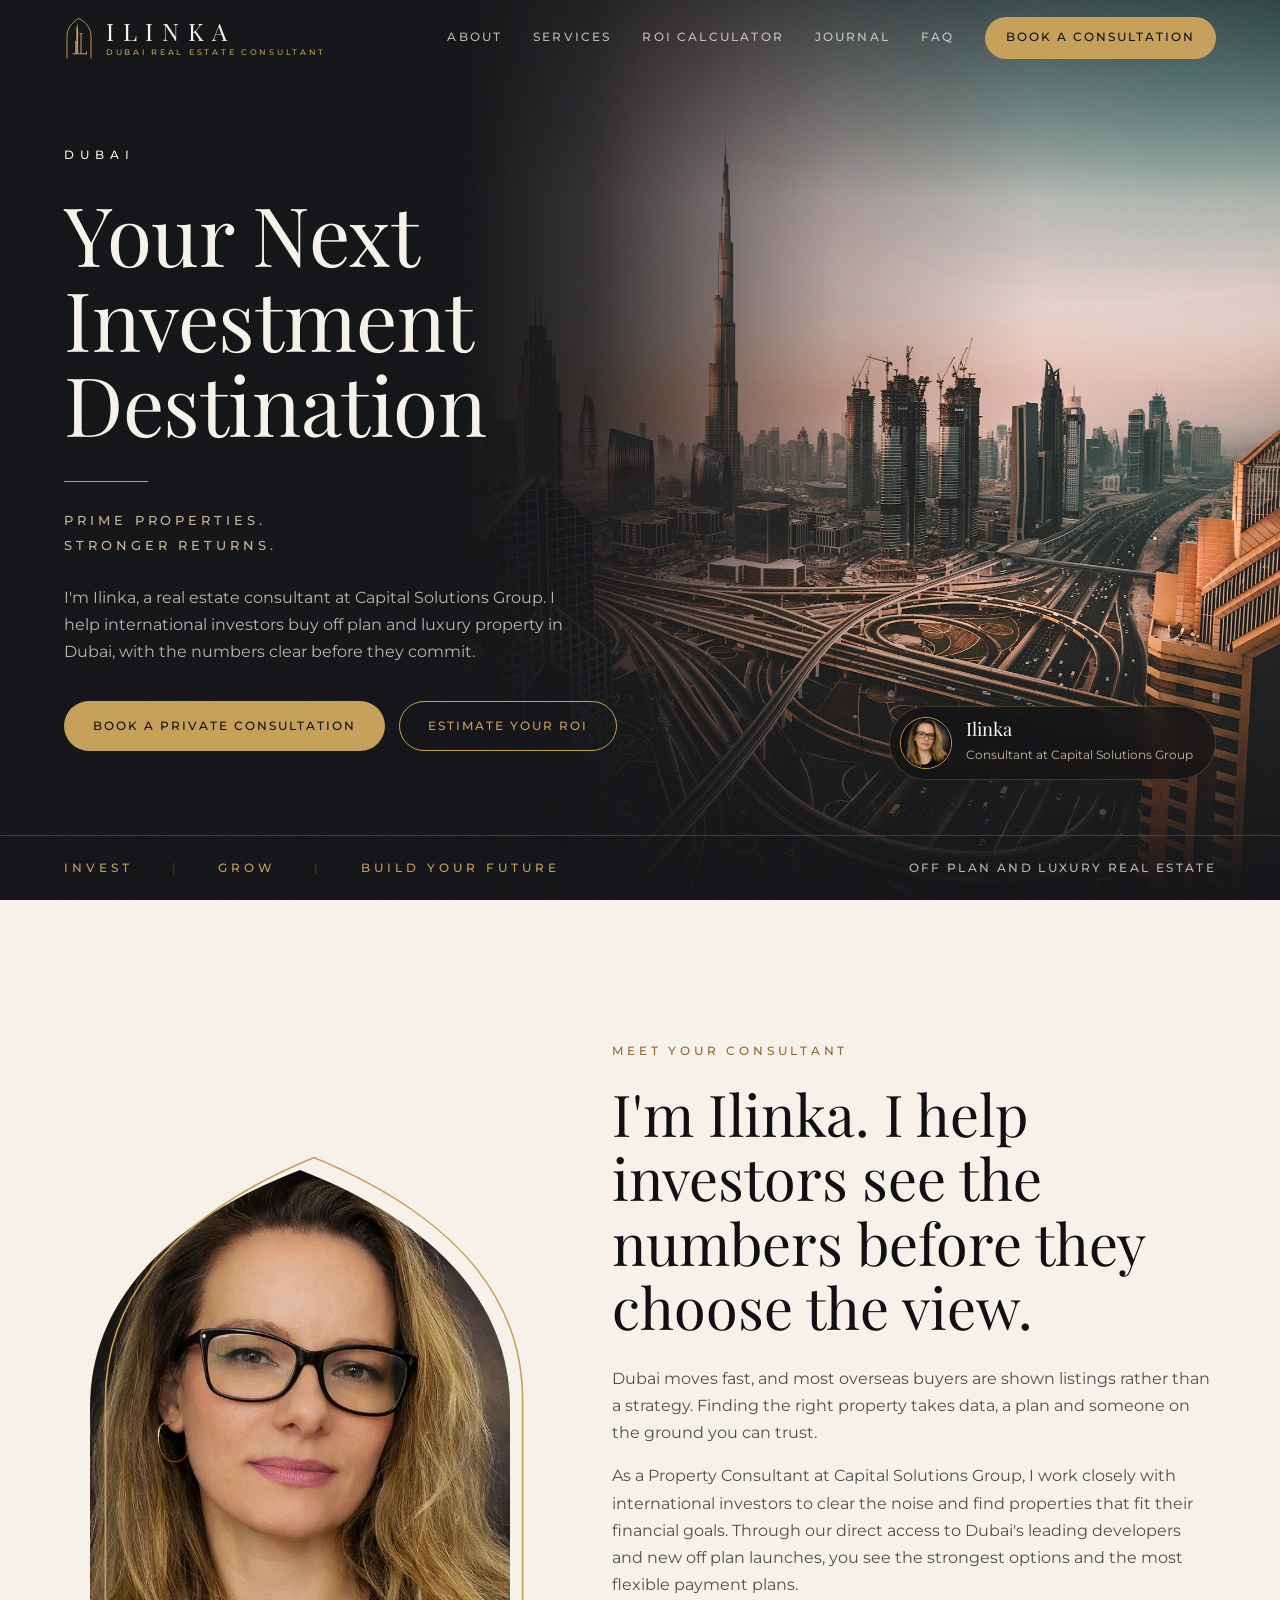
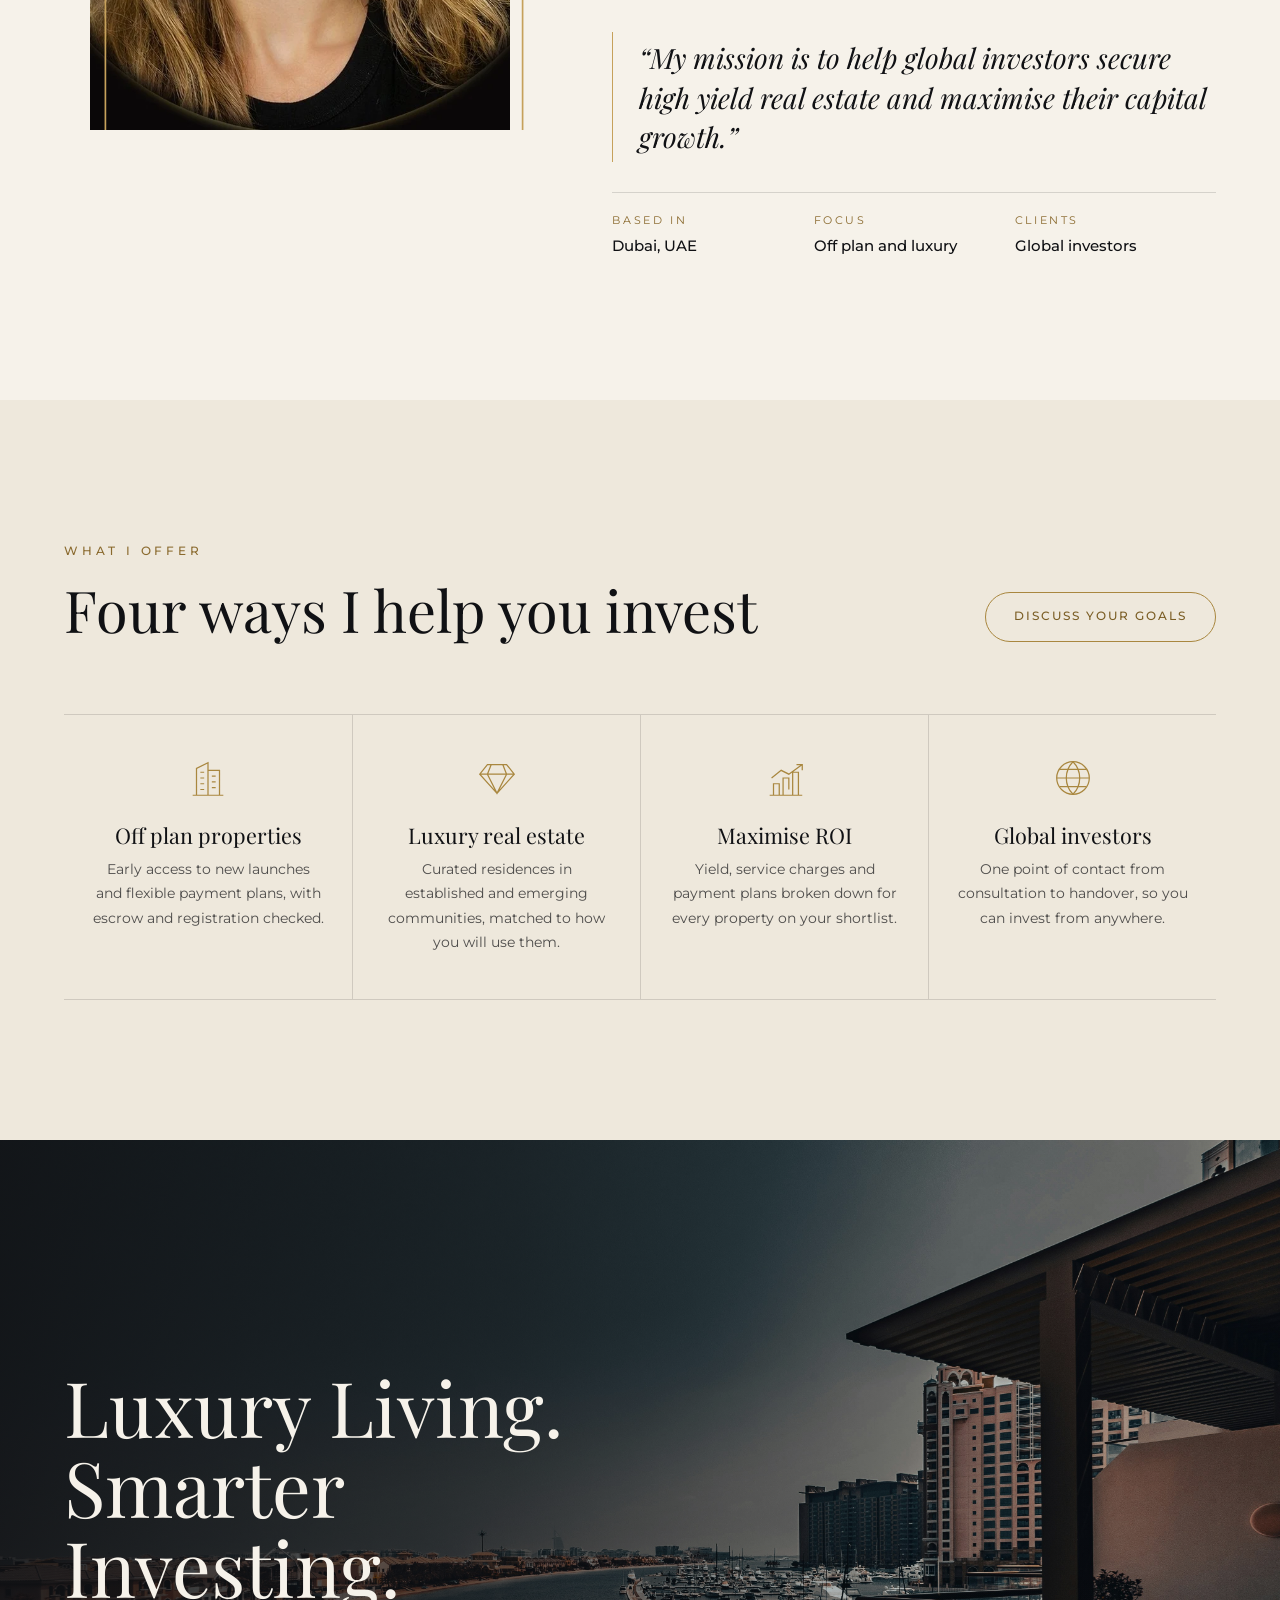
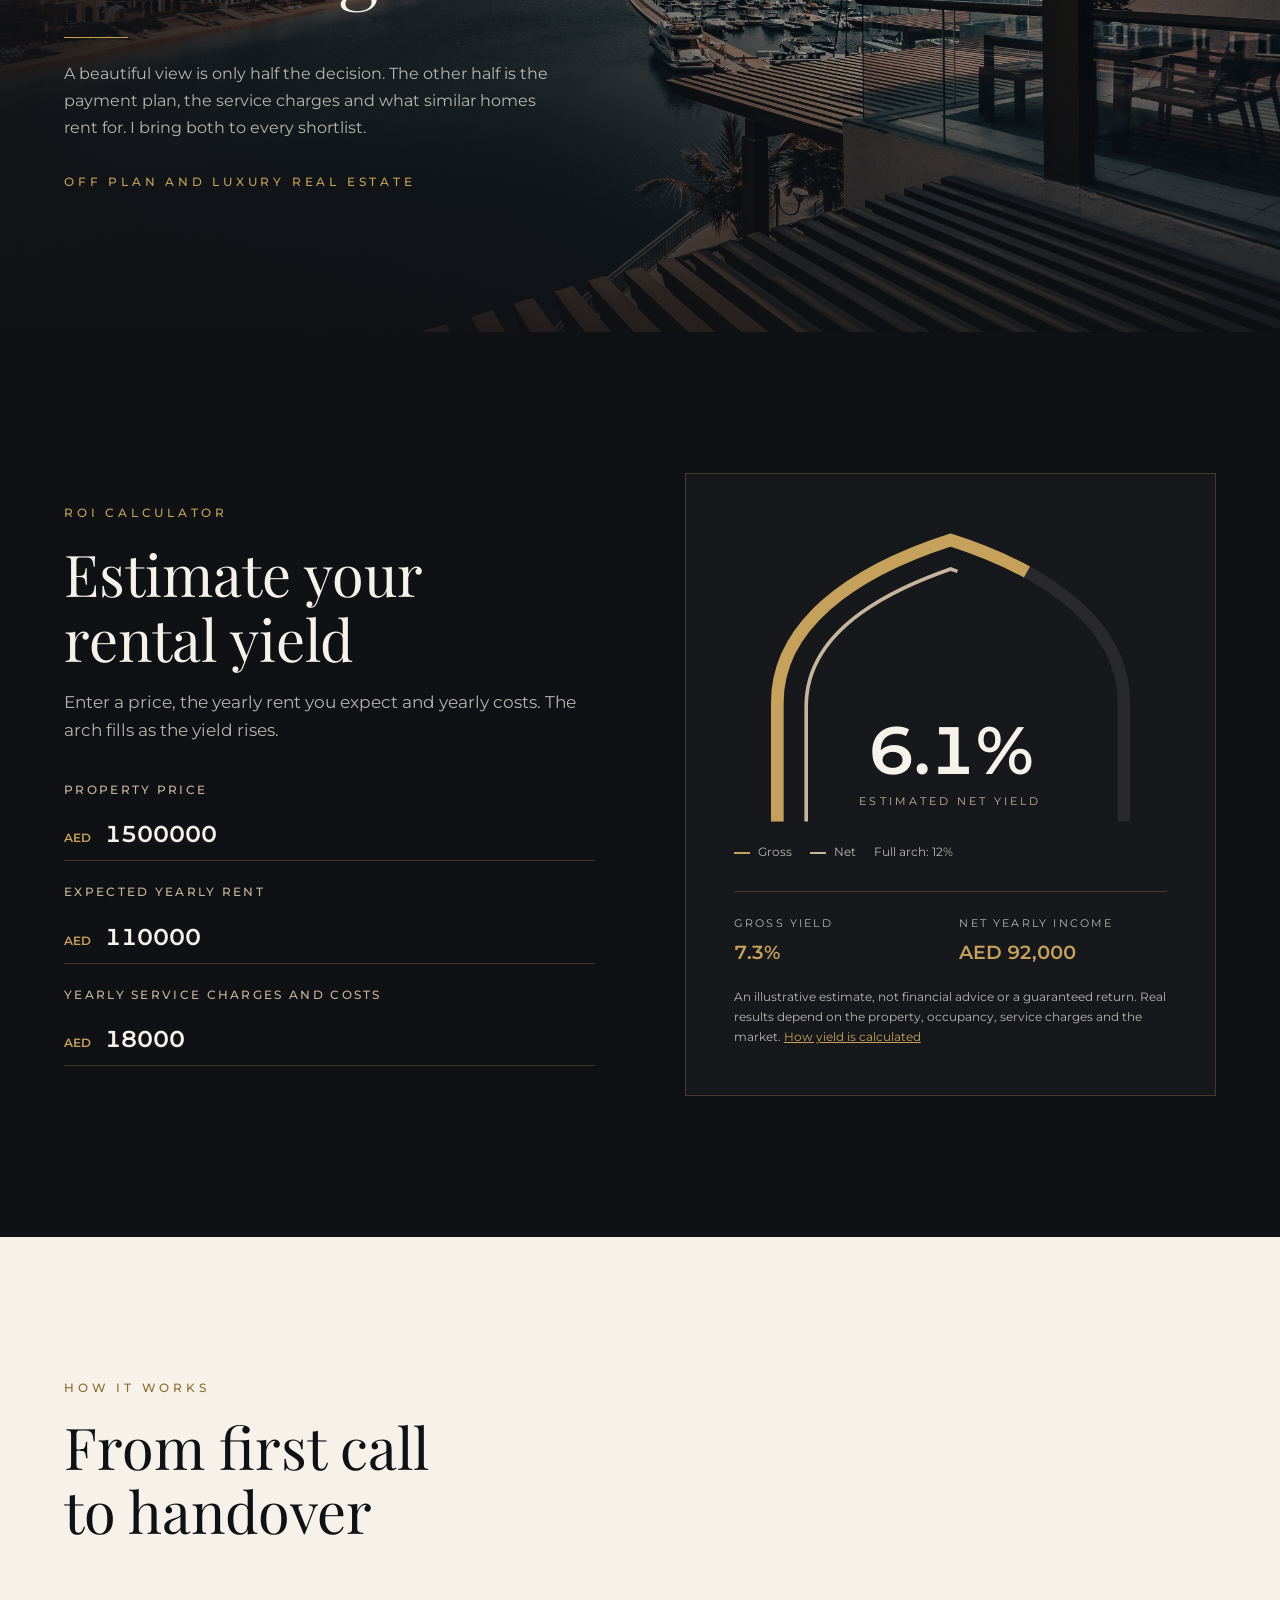
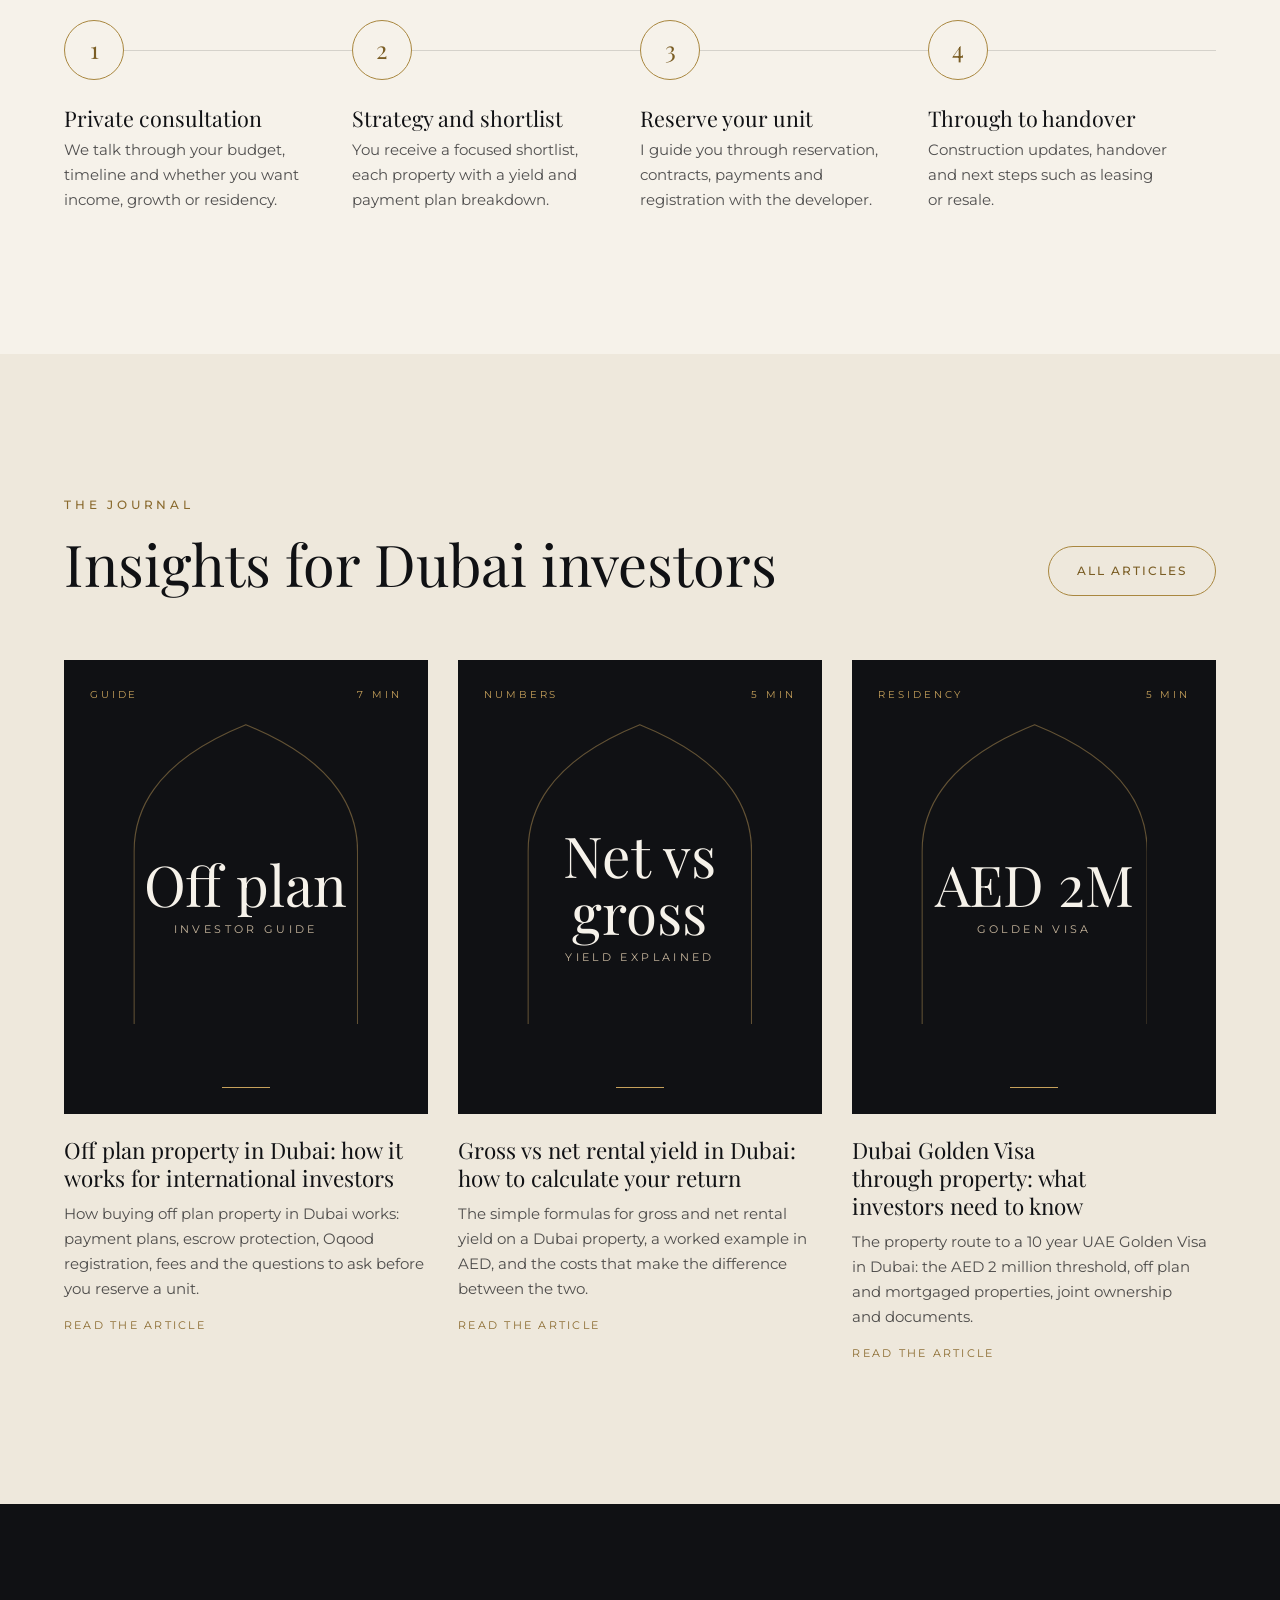
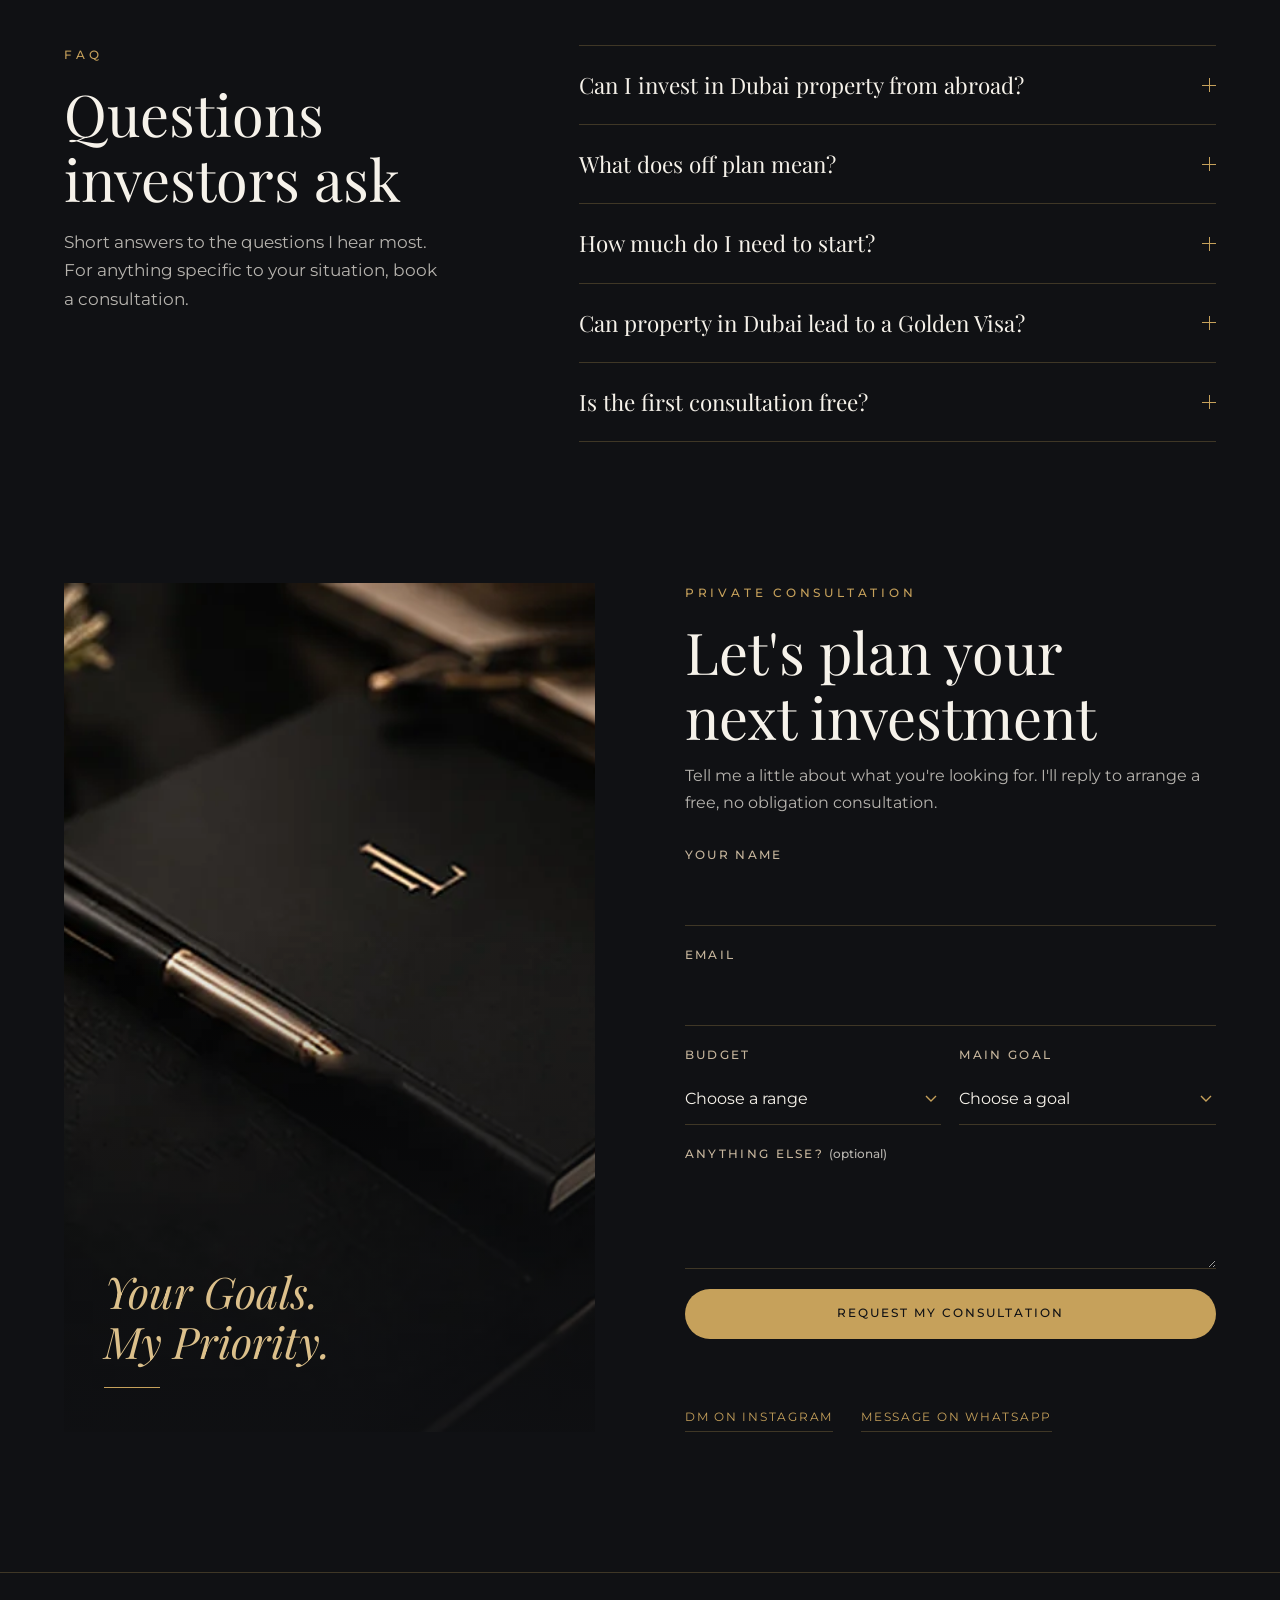
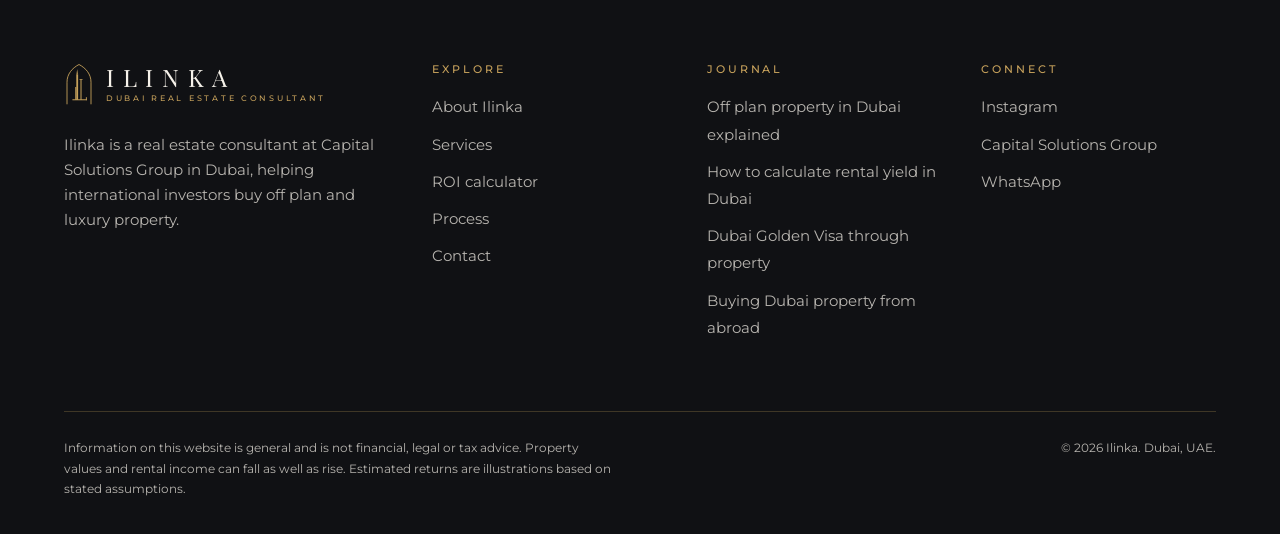
==== index.html @ d84a7c44 "Initial commit - Ilinka Real Estate Website" ====
<!DOCTYPE html>
<html lang="en">
<head>
<meta charset="UTF-8">
<meta name="viewport" content="width=device-width, initial-scale=1, viewport-fit=cover">
<title>Ilinka | Dubai Real Estate Consultant for International Investors</title>
<meta name="description" content="Ilinka is a Dubai real estate consultant at Capital Solutions Group, helping global investors buy off plan and luxury property with clear ROI breakdowns.">
<link rel="canonical" href="https://invest-with-ilinka.vercel.app/">
<meta name="robots" content="index, follow, max-image-preview:large">
<meta name="author" content="Ilinka">
<meta name="theme-color" content="#101114">
<meta property="og:type" content="website">
<meta property="og:site_name" content="Ilinka | Dubai Real Estate Consultant">
<meta property="og:title" content="Ilinka | Dubai Real Estate Consultant for International Investors">
<meta property="og:description" content="Ilinka is a Dubai real estate consultant at Capital Solutions Group, helping global investors buy off plan and luxury property with clear ROI breakdowns.">
<meta property="og:url" content="https://invest-with-ilinka.vercel.app/">
<meta property="og:image" content="/assets/img/og-image.jpg">
<meta property="og:locale" content="en_US">
<meta name="twitter:card" content="summary_large_image">
<meta name="twitter:title" content="Ilinka | Dubai Real Estate Consultant for International Investors">
<meta name="twitter:description" content="Ilinka is a Dubai real estate consultant at Capital Solutions Group, helping global investors buy off plan and luxury property with clear ROI breakdowns.">
<meta name="twitter:image" content="/assets/img/og-image.jpg">
<link rel="icon" href="assets/img/ilinka-mark.svg" type="image/svg+xml">
<link rel="apple-touch-icon" href="assets/img/ilinka-avatar.webp">
<link rel="manifest" href="site.webmanifest">
<link rel="alternate" type="text/plain" title="LLM summary" href="llms.txt">
<link rel="preload" href="assets/fonts/playfair-display-latin-400-normal.woff2" as="font" type="font/woff2" crossorigin>
<link rel="preload" href="assets/fonts/montserrat-latin-500-normal.woff2" as="font" type="font/woff2" crossorigin>
<link rel="preload" as="image" href="assets/img/og-image.jpg" media="(min-width: 921px)" fetchpriority="high">
<link rel="preload" as="image" href="assets/img/dubai-skyline-dusk-small.webp" media="(max-width: 920px)" fetchpriority="high">
<link rel="stylesheet" href="assets/css/styles.css">
<script type="application/ld+json">{"@context": "https://schema.org", "@graph": [{"@type": "WebSite", "@id": "https://invest-with-ilinka.vercel.app/#website", "url": "https://invest-with-ilinka.vercel.app/", "name": "Ilinka | Dubai Real Estate Consultant", "inLanguage": "en", "publisher": {"@id": "https://invest-with-ilinka.vercel.app/#ilinka"}}, {"@type": "Person", "@id": "https://invest-with-ilinka.vercel.app/#ilinka", "name": "Ilinka", "jobTitle": "Real Estate Consultant", "description": "Dubai real estate consultant helping international investors buy off plan and luxury property.", "image": "https://invest-with-ilinka.vercel.app/assets/img/ilinka-portrait.webp", "url": "https://invest-with-ilinka.vercel.app/", "worksFor": {"@type": "Organization", "name": "Capital Solutions Group", "sameAs": "https://www.instagram.com/capital.solutions.group/"}, "workLocation": {"@type": "Place", "name": "Dubai, United Arab Emirates"}, "knowsAbout": ["Dubai real estate", "Off plan property", "Luxury property", "Rental yield", "UAE Golden Visa", "Property investment for international buyers"], "sameAs": ["https://www.instagram.com/invest.with.ilinka/"]}, {"@type": "RealEstateAgent", "@id": "https://invest-with-ilinka.vercel.app/#agent", "name": "Ilinka, Dubai Real Estate Consultant", "url": "https://invest-with-ilinka.vercel.app/", "image": "https://invest-with-ilinka.vercel.app/assets/img/ilinka-portrait.webp", "logo": "https://invest-with-ilinka.vercel.app/assets/img/ilinka-mark.svg", "description": "Off plan and luxury real estate consultancy in Dubai for international investors, with yield breakdowns, developer access and support from consultation to handover.", "employee": {"@id": "https://invest-with-ilinka.vercel.app/#ilinka"}, "parentOrganization": {"@type": "Organization", "name": "Capital Solutions Group"}, "address": {"@type": "PostalAddress", "addressLocality": "Dubai", "addressCountry": "AE"}, "areaServed": [{"@type": "City", "name": "Dubai"}, {"@type": "Country", "name": "United Arab Emirates"}], "sameAs": ["https://www.instagram.com/invest.with.ilinka/"], "hasOfferCatalog": {"@type": "OfferCatalog", "name": "Services", "itemListElement": [{"@type": "Offer", "itemOffered": {"@type": "Service", "name": "Off plan property advisory"}}, {"@type": "Offer", "itemOffered": {"@type": "Service", "name": "Luxury property search"}}, {"@type": "Offer", "itemOffered": {"@type": "Service", "name": "Rental yield and ROI analysis"}}, {"@type": "Offer", "itemOffered": {"@type": "Service", "name": "Support for overseas investors"}}]}}, {"@type": "WebPage", "@id": "https://invest-with-ilinka.vercel.app/#webpage", "url": "https://invest-with-ilinka.vercel.app/", "name": "Ilinka | Dubai Real Estate Consultant for International Investors", "isPartOf": {"@id": "https://invest-with-ilinka.vercel.app/#website"}, "about": {"@id": "https://invest-with-ilinka.vercel.app/#agent"}, "dateModified": "2026-10-16", "speakable": {"@type": "SpeakableSpecification", "cssSelector": [".hero-intro", ".meet-copy .quote"]}}, {"@type": "FAQPage", "mainEntity": [{"@type": "Question", "name": "Can I invest in Dubai property from abroad?", "acceptedAnswer": {"@type": "Answer", "text": "Yes. Foreign buyers can purchase in Dubai's designated freehold areas without living in the UAE, and much of the process can be handled remotely."}}, {"@type": "Question", "name": "What does off plan mean?", "acceptedAnswer": {"@type": "Answer", "text": "You buy a property before or during construction and pay in stages, usually a deposit, instalments during the build and the balance at handover."}}, {"@type": "Question", "name": "How much do I need to start?", "acceptedAnswer": {"@type": "Answer", "text": "It depends on the project and its payment plan. In a private consultation we map options to your exact budget and goals."}}, {"@type": "Question", "name": "Can property in Dubai lead to a Golden Visa?", "acceptedAnswer": {"@type": "Answer", "text": "Owning property with a Dubai Land Department certified value of at least AED 2 million can make you eligible to apply for a renewable 10 year UAE Golden Visa."}}, {"@type": "Question", "name": "Is the first consultation free?", "acceptedAnswer": {"@type": "Answer", "text": "Yes. The first private consultation is free and there is no obligation."}}]}]}</script>
</head>
<body>

<a class="skip" href="#main">Skip to content</a>
<header class="header">
  <div class="header-inner">
    <a class="brand" href="index.html" aria-label="Ilinka, Dubai Real Estate Consultant, home">
      <span class="brand-mark"><svg viewBox="0 0 100 140" fill="currentColor" aria-hidden="true"><path d="M10 136V64C10 37 27 17 50 5C73 17 90 37 90 64V136" fill="none" stroke="currentColor" stroke-width="3" stroke-linecap="square"/><path d="M44 20L46.6 38H41.4Z"/><rect x="41" y="38" width="6" height="85"/><rect x="37.5" y="80" width="3.5" height="43"/><rect x="55" y="54" width="3.4" height="69"/><rect x="51.5" y="54" width="10.5" height="2.2"/><rect x="28" y="121" width="48" height="3.2"/><rect x="73" y="114" width="3" height="10.2"/></svg></span>
      <span class="brand-text"><span class="brand-name">ILINKA</span><span class="brand-sub">DUBAI REAL ESTATE CONSULTANT</span></span>
    </a>
    <nav class="nav-links" aria-label="Main"><a href="index.html#about">About</a><a href="index.html#services">Services</a><a href="index.html#yield">ROI calculator</a><a href="blog/index.html">Journal</a><a href="index.html#faq">FAQ</a><a class="btn btn-gold" href="index.html#contact">Book a consultation</a></nav>
    <button class="burger" type="button" aria-expanded="false" aria-controls="drawer" aria-label="Open menu"><span></span><span></span><span></span></button>
  </div>
</header>
<div class="drawer" id="drawer" aria-label="Menu">
  <nav class="drawer-links" aria-label="Mobile"><a href="index.html#about">About<small>Meet Ilinka</small></a><a href="index.html#services">Services<small>What I offer</small></a><a href="index.html#yield">ROI calculator<small>Estimate a yield</small></a><a href="blog/index.html">Journal<small>Insights</small></a><a href="index.html#faq">FAQ<small>Answers</small></a><a href="index.html#contact">Contact<small>Book a call</small></a></nav>
  <div class="drawer-foot">
    <a class="btn btn-gold" href="index.html#contact">Book a private consultation</a>
    <div class="drawer-social"><a href="https://www.instagram.com/invest.with.ilinka/" target="_blank" rel="noopener">Instagram</a><a href="index.html#contact" data-wa>WhatsApp</a><span>Dubai, UAE</span></div>
  </div>
</div>
<div class="actionbar" aria-label="Quick actions">
  <a class="btn btn-gold" href="index.html#contact">Book a consultation</a>
  <a class="btn btn-ghost wa" href="index.html#contact" data-wa aria-label="Message on WhatsApp"><svg viewBox="0 0 24 24" fill="currentColor" aria-hidden="true"><path d="M12 2a10 10 0 0 0-8.6 15.1L2 22l5-1.3A10 10 0 1 0 12 2Zm0 18.2a8.2 8.2 0 0 1-4.2-1.2l-.3-.2-3 .8.8-2.9-.2-.3A8.2 8.2 0 1 1 12 20.2Zm4.5-6.1c-.2-.1-1.5-.7-1.7-.8s-.4-.1-.6.1-.7.8-.8 1-.3.2-.5.1a6.7 6.7 0 0 1-3.3-2.9c-.2-.4.2-.4.7-1.3a.5.5 0 0 0 0-.4l-.8-1.8c-.2-.5-.4-.4-.6-.4h-.5a1 1 0 0 0-.7.3 3 3 0 0 0-.9 2.2 5.2 5.2 0 0 0 1.1 2.7 11.8 11.8 0 0 0 4.5 4c1.7.7 2.3.8 3.2.6a2.7 2.7 0 0 0 1.8-1.2 2.2 2.2 0 0 0 .2-1.3c-.1-.1-.3-.2-.6-.3Z"/></svg></a>
</div>
<div class="cursor is-hidden" aria-hidden="true">
  <svg class="cursor-arch" viewBox="0 0 300 400" preserveAspectRatio="none"><path d="M6 398V172C6 95 63 42 150 6C237 42 294 95 294 172V398Z"/></svg>
  <span class="cursor-dot"></span><span class="cursor-label"></span>
</div>
<main id="main">

<section class="hero" aria-labelledby="hero-title">
  <div class="hero-media">
    <picture>
      <source media="(max-width: 920px)" srcset="assets/img/dubai-skyline-dusk-small.webp">
      <img src="assets/img/og-image.jpg" alt="Dubai skyline at dusk with the Burj Khalifa" width="1029" height="941" fetchpriority="high">
    </picture>
  </div>
  <div class="hero-inner">
    <div class="hero-copy">
      <span class="label">Dubai</span>
      <h1 id="hero-title"><span>Your Next</span><span>Investment</span><span>Destination</span></h1>
      <hr class="rule">
      <p class="hero-tag">Prime properties.<br>Stronger returns.</p>
      <p class="hero-intro">I'm Ilinka, a real estate consultant at Capital Solutions Group. I help international investors buy off plan and luxury property in Dubai, with the numbers clear before they commit.</p>
      <div class="hero-actions">
        <a class="btn btn-gold" href="#contact">Book a private consultation</a>
        <a class="btn btn-ghost" href="#yield">Estimate your ROI</a>
      </div>
    </div>
  </div>
  <a class="consultant" href="#about">
    <img src="assets/img/ilinka-avatar.webp" alt="" width="52" height="52">
    <span><b>Ilinka</b><small>Consultant at Capital Solutions Group</small></span>
  </a>
  <div class="hero-strip"><ul><li>Invest</li><li>Grow</li><li>Build your future</li></ul><span>Off plan and luxury real estate</span></div>
</section>

<section class="sec light" id="about" aria-labelledby="about-title">
  <div class="wrap meet">
    <div class="meet-media">
      <div class="arch"><img src="assets/img/ilinka-portrait.webp" alt="Portrait of Ilinka, Dubai real estate consultant" width="675" height="880" loading="lazy"><svg class="arch-line" viewBox="0 0 300 400" preserveAspectRatio="none" aria-hidden="true"><path d="M1 400V170C1 91 61 37 150 1C239 37 299 91 299 170V400"/></svg></div>
    </div>
    <div class="meet-copy">
      <span class="label">Meet your consultant</span>
      <h2 class="h2" id="about-title">I'm Ilinka. I help investors see the numbers before they choose the view.</h2>
      <p>Dubai moves fast, and most overseas buyers are shown listings rather than a strategy. Finding the right property takes data, a plan and someone on the ground you can trust.</p>
      <p>As a Property Consultant at Capital Solutions Group, I work closely with international investors to clear the noise and find properties that fit their financial goals. Through our direct access to Dubai's leading developers and new off plan launches, you see the strongest options and the most flexible payment plans.</p>
      <blockquote class="quote">“My mission is to help global investors secure high yield real estate and maximise their capital growth.”</blockquote>
      <dl class="facts">
        <div><dt>Based in</dt><dd>Dubai, UAE</dd></div>
        <div><dt>Focus</dt><dd>Off plan and luxury</dd></div>
        <div><dt>Clients</dt><dd>Global investors</dd></div>
      </dl>
    </div>
  </div>
</section>

<section class="sec light-2" id="services" aria-labelledby="offer-title">
  <div class="wrap">
    <div class="offer-head">
      <div><span class="label">What I offer</span><h2 class="h2" id="offer-title">Four ways I help you invest</h2></div>
      <a class="btn btn-ghost" href="#contact">Discuss your goals</a>
    </div>
    <div class="offer-grid">
      <article class="offer-item"><svg viewBox="0 0 48 48" fill="none" stroke="currentColor" stroke-width="1.3" aria-hidden="true"><path d="M8 42h32M12 42V14l12-6v34M24 16h12v26M16 18h4M16 24h4M16 30h4M28 22h4M28 28h4M28 34h4M16 36h4"/></svg><h3>Off plan properties</h3><p>Early access to new launches and flexible payment plans, with escrow and registration checked.</p></article>
      <article class="offer-item"><svg viewBox="0 0 48 48" fill="none" stroke="currentColor" stroke-width="1.3" aria-hidden="true"><path d="M14 10h20l8 10-18 20L6 20zM6 20h36M18 10l-4 10 10 20 10-20-4-10"/></svg><h3>Luxury real estate</h3><p>Curated residences in established and emerging communities, matched to how you will use them.</p></article>
      <article class="offer-item"><svg viewBox="0 0 48 48" fill="none" stroke="currentColor" stroke-width="1.3" aria-hidden="true"><path d="M8 42h34M12 42V30h6v12M22 42V24h6v12M32 42V18h6v24M10 24l10-8 8 4 14-10M36 10h6v6"/></svg><h3>Maximise ROI</h3><p>Yield, service charges and payment plans broken down for every property on your shortlist.</p></article>
      <article class="offer-item"><svg viewBox="0 0 48 48" fill="none" stroke="currentColor" stroke-width="1.3" aria-hidden="true"><circle cx="24" cy="24" r="17"/><path d="M7 24h34M24 7c5 5 7 11 7 17s-2 12-7 17c-5-5-7-11-7-17s2-12 7-17ZM10 15h28M10 33h28"/></svg><h3>Global investors</h3><p>One point of contact from consultation to handover, so you can invest from anywhere.</p></article>
    </div>
  </div>
</section>

<section class="band" aria-labelledby="band-title">
  <div class="band-media"><img src="assets/img/dubai-terrace-view.jpg" alt="Luxury terrace overlooking the Dubai skyline and water" width="943" height="852" loading="lazy"></div>
  <div class="wrap">
    <div class="band-copy">
      <h2 id="band-title"><span>Luxury Living.</span><span>Smarter Investing.</span></h2>
      <hr class="rule">
      <p>A beautiful view is only half the decision. The other half is the payment plan, the service charges and what similar homes rent for. I bring both to every shortlist.</p>
      <span class="label">Off plan and luxury real estate</span>
    </div>
  </div>
</section>

<section class="sec" id="yield" aria-labelledby="yield-title">
  <div class="wrap calc" id="calc">
    <div class="calc-copy">
      <span class="label">ROI calculator</span>
      <h2 class="h2" id="yield-title">Estimate your rental yield</h2>
      <p class="lead">Enter a price, the yearly rent you expect and yearly costs. The arch fills as the yield rises.</p>
      <div class="calc-fields">
        <div class="field"><label for="price">Property price</label><div class="money"><span>AED</span><input id="price" type="number" inputmode="numeric" min="0" step="10000" value="1500000"></div></div>
        <div class="field"><label for="rent">Expected yearly rent</label><div class="money"><span>AED</span><input id="rent" type="number" inputmode="numeric" min="0" step="1000" value="110000"></div></div>
        <div class="field"><label for="costs">Yearly service charges and costs</label><div class="money"><span>AED</span><input id="costs" type="number" inputmode="numeric" min="0" step="1000" value="18000"></div></div>
      </div>
    </div>
    <div class="dial" aria-live="polite">
      <div class="dial-face">
        <svg viewBox="0 0 240 170" aria-hidden="true">
          <path class="d-track" d="M24 166V100C24 58 64 28 120 10C176 28 216 58 216 100V166"/>
          <path class="d-gross" id="dGross" pathLength="100" d="M24 166V100C24 58 64 28 120 10C176 28 216 58 216 100V166"/>
          <path class="d-net" id="dNet" pathLength="100" d="M40 166V102C40 66 74 42 120 26C166 42 200 66 200 102V166"/>
        </svg>
        <div class="dial-read"><span class="num" id="netYield">6.1%</span><small>Estimated net yield</small></div>
      </div>
      <div class="legend"><span><i style="background:#C6A15B"></i>Gross</span><span><i style="background:#C7B69D"></i>Net</span><span>Full arch: 12%</span></div>
      <dl>
        <div><dt>Gross yield</dt><dd class="num" id="grossYield">7.3%</dd></div>
        <div><dt>Net yearly income</dt><dd class="num" id="netIncome">AED 92,000</dd></div>
      </dl>
      <p class="fine">An illustrative estimate, not financial advice or a guaranteed return. Real results depend on the property, occupancy, service charges and the market. <a href="blog/dubai-rental-yield-calculation.html" style="color:#C6A15B">How yield is calculated</a></p>
    </div>
  </div>
</section>

<section class="sec light" id="process" aria-labelledby="process-title">
  <div class="wrap">
    <div class="process-head"><span class="label">How it works</span><h2 class="h2" id="process-title">From first call to handover</h2></div>
    <ol class="steps">
      <li class="step"><span class="step-n">1</span><h3>Private consultation</h3><p>We talk through your budget, timeline and whether you want income, growth or residency.</p></li>
      <li class="step"><span class="step-n">2</span><h3>Strategy and shortlist</h3><p>You receive a focused shortlist, each property with a yield and payment plan breakdown.</p></li>
      <li class="step"><span class="step-n">3</span><h3>Reserve your unit</h3><p>I guide you through reservation, contracts, payments and registration with the developer.</p></li>
      <li class="step"><span class="step-n">4</span><h3>Through to handover</h3><p>Construction updates, handover and next steps such as leasing or resale.</p></li>
    </ol>
  </div>
</section>

<section class="sec light-2" id="journal" aria-labelledby="journal-title">
  <div class="wrap">
    <div class="journal-head"><div><span class="label">The journal</span><h2 class="h2" id="journal-title">Insights for Dubai investors</h2></div><a class="btn btn-ghost" href="blog/index.html">All articles</a></div>
    <div class="cards"><a class="card" href="blog/off-plan-property-dubai-guide.html" data-cursor="Read">
  <div class="cover"><div class="cover-top"><span>Guide</span><span>7 min</span></div>
  <p class="cover-big" aria-hidden="true">Off plan<small>Investor guide</small></p><span class="cover-foot"></span></div>
  <div class="card-body"><h3>Off plan property in Dubai: how it works for international investors</h3><p>How buying off plan property in Dubai works: payment plans, escrow protection, Oqood registration, fees and the questions to ask before you reserve a unit.</p><span class="card-meta">Read the article</span></div>
</a><a class="card" href="blog/dubai-rental-yield-calculation.html" data-cursor="Read">
  <div class="cover"><div class="cover-top"><span>Numbers</span><span>5 min</span></div>
  <p class="cover-big" aria-hidden="true">Net vs<br>gross<small>Yield explained</small></p><span class="cover-foot"></span></div>
  <div class="card-body"><h3>Gross vs net rental yield in Dubai: how to calculate your return</h3><p>The simple formulas for gross and net rental yield on a Dubai property, a worked example in AED, and the costs that make the difference between the two.</p><span class="card-meta">Read the article</span></div>
</a><a class="card" href="blog/dubai-golden-visa-property.html" data-cursor="Read">
  <div class="cover"><div class="cover-top"><span>Residency</span><span>5 min</span></div>
  <p class="cover-big" aria-hidden="true">AED 2M<small>Golden Visa</small></p><span class="cover-foot"></span></div>
  <div class="card-body"><h3>Dubai Golden Visa through property: what investors need to know</h3><p>The property route to a 10 year UAE Golden Visa in Dubai: the AED 2 million threshold, off plan and mortgaged properties, joint ownership and documents.</p><span class="card-meta">Read the article</span></div>
</a></div>
  </div>
</section>

<section class="sec" id="faq" aria-labelledby="faq-title">
  <div class="wrap faq-grid">
    <div><span class="label">FAQ</span><h2 class="h2" id="faq-title">Questions investors ask</h2><p class="lead" style="margin-top:18px">Short answers to the questions I hear most. For anything specific to your situation, book a consultation.</p></div>
    <div class="faq-list"><details><summary>Can I invest in Dubai property from abroad?</summary><p>Yes. Foreign buyers can purchase in Dubai's designated freehold areas without living in the UAE, and much of the process can be handled remotely.</p></details><details><summary>What does off plan mean?</summary><p>You buy a property before or during construction and pay in stages, usually a deposit, instalments during the build and the balance at handover.</p></details><details><summary>How much do I need to start?</summary><p>It depends on the project and its payment plan. In a private consultation we map options to your exact budget and goals.</p></details><details><summary>Can property in Dubai lead to a Golden Visa?</summary><p>Owning property with a Dubai Land Department certified value of at least AED 2 million can make you eligible to apply for a renewable 10 year UAE Golden Visa.</p></details><details><summary>Is the first consultation free?</summary><p>Yes. The first private consultation is free and there is no obligation.</p></details></div>
  </div>
</section>

<section class="sec" id="contact" aria-labelledby="contact-title" style="padding-top:0">
  <div class="wrap contact">
    <div class="contact-visual"><img src="assets/img/consultation-notebook.webp" alt="Black notebook with the Ilinka monogram and a gold pen" width="668" height="624" loading="lazy"><p>Your Goals.<br>My Priority.</p></div>
    <div class="contact-form">
      <span class="label">Private consultation</span>
      <h2 class="h2" id="contact-title">Let's plan your next investment</h2>
      <p>Tell me a little about what you're looking for. I'll reply to arrange a free, no obligation consultation.</p>
      <form class="form" id="consultForm">
        <div class="field"><label for="fName">Your name</label><input id="fName" name="name" autocomplete="name" required></div>
        <div class="field"><label for="fEmail">Email</label><input id="fEmail" name="email" type="email" autocomplete="email" required></div>
        <div class="row">
          <div class="field"><label for="fBudget">Budget</label><select id="fBudget" name="budget" required><option value="">Choose a range</option><option>Under AED 1M</option><option>AED 1M to 2M</option><option>AED 2M to 5M</option><option>Above AED 5M</option></select></div>
          <div class="field"><label for="fGoal">Main goal</label><select id="fGoal" name="goal" required><option value="">Choose a goal</option><option>Rental income</option><option>Capital growth</option><option>Golden Visa</option><option>A home for me</option></select></div>
        </div>
        <div class="field"><label for="fMsg">Anything else? <span class="opt">(optional)</span></label><textarea id="fMsg" name="message" rows="3"></textarea></div>
        <button class="btn btn-gold" type="submit">Request my consultation</button>
        <p class="form-note" id="formNote" role="status"></p>
      </form>
      <div class="contact-alt"><a href="https://www.instagram.com/invest.with.ilinka/" target="_blank" rel="noopener">DM on Instagram</a><a href="#contact" data-wa>Message on WhatsApp</a></div>
    </div>
  </div>
</section>
</main>

<footer class="footer">
  <div class="wrap">
    <div class="footer-top">
      <div>
        <a class="brand" href="index.html" aria-label="Ilinka, home"><span class="brand-mark"><svg viewBox="0 0 100 140" fill="currentColor" aria-hidden="true"><path d="M10 136V64C10 37 27 17 50 5C73 17 90 37 90 64V136" fill="none" stroke="currentColor" stroke-width="3" stroke-linecap="square"/><path d="M44 20L46.6 38H41.4Z"/><rect x="41" y="38" width="6" height="85"/><rect x="37.5" y="80" width="3.5" height="43"/><rect x="55" y="54" width="3.4" height="69"/><rect x="51.5" y="54" width="10.5" height="2.2"/><rect x="28" y="121" width="48" height="3.2"/><rect x="73" y="114" width="3" height="10.2"/></svg></span><span class="brand-text"><span class="brand-name">ILINKA</span><span class="brand-sub">DUBAI REAL ESTATE CONSULTANT</span></span></a>
        <p class="footer-about">Ilinka is a real estate consultant at Capital Solutions Group in Dubai, helping international investors buy off plan and luxury property.</p>
      </div>
      <div><h3>Explore</h3><ul><li><a href="index.html#about">About Ilinka</a></li><li><a href="index.html#services">Services</a></li><li><a href="index.html#yield">ROI calculator</a></li><li><a href="index.html#process">Process</a></li><li><a href="index.html#contact">Contact</a></li></ul></div>
      <div><h3>Journal</h3><ul><li><a href="blog/off-plan-property-dubai-guide.html">Off plan property in Dubai explained</a></li><li><a href="blog/dubai-rental-yield-calculation.html">How to calculate rental yield in Dubai</a></li><li><a href="blog/dubai-golden-visa-property.html">Dubai Golden Visa through property</a></li><li><a href="blog/buy-dubai-property-from-abroad.html">Buying Dubai property from abroad</a></li></ul></div>
      <div><h3>Connect</h3><ul><li><a href="https://www.instagram.com/invest.with.ilinka/" target="_blank" rel="noopener">Instagram</a></li><li><a href="https://www.instagram.com/capital.solutions.group/" target="_blank" rel="noopener">Capital Solutions Group</a></li><li><a href="index.html#contact" data-wa>WhatsApp</a></li></ul></div>
    </div>
    <div class="footer-base">
      <p>Information on this website is general and is not financial, legal or tax advice. Property values and rental income can fall as well as rise. Estimated returns are illustrations based on stated assumptions.</p>
      <p>© <span id="year">2026</span> Ilinka. Dubai, UAE.</p>
    </div>
  </div>
</footer>
<script src="assets/js/main.js" defer></script>
</body>
</html>
---- assets/css/styles.css ----
/* ==========================================================
   Ilinka | Dubai Real Estate Consultant
   Brand: Midnight Charcoal, Champagne Gold, Warm Sand, Ivory
   ========================================================== */

@font-face { font-family: "Playfair Display"; font-weight: 400; font-display: swap; src: url("../fonts/playfair-display-latin-400-normal.woff2") format("woff2"); }
@font-face { font-family: "Playfair Display"; font-weight: 500; font-display: swap; src: url("../fonts/playfair-display-latin-500-normal.woff2") format("woff2"); }
@font-face { font-family: "Playfair Display"; font-weight: 400; font-style: italic; font-display: swap; src: url("../fonts/playfair-display-latin-400-italic.woff2") format("woff2"); }
@font-face { font-family: "Montserrat"; font-weight: 400; font-display: swap; src: url("../fonts/montserrat-latin-400-normal.woff2") format("woff2"); }
@font-face { font-family: "Montserrat"; font-weight: 500; font-display: swap; src: url("../fonts/montserrat-latin-500-normal.woff2") format("woff2"); }
@font-face { font-family: "Montserrat"; font-weight: 600; font-display: swap; src: url("../fonts/montserrat-latin-600-normal.woff2") format("woff2"); }

:root {
  --charcoal: #101114;
  --charcoal-2: #17181C;
  --charcoal-3: #202127;
  --gold: #C6A15B;
  --gold-soft: #DCC08B;
  --sand: #C7B69D;
  --ivory: #F6F2EA;
  --ivory-2: #EEE8DC;
  --navy: #23345A;

  --on-dark: #F6F2EA;
  --on-dark-muted: rgba(246, 242, 234, .72);
  --on-light: #101114;
  --on-light-muted: rgba(16, 17, 20, .72);
  --hair-dark: rgba(198, 161, 91, .26);
  --hair-light: rgba(16, 17, 20, .14);

  --serif: "Playfair Display", "Times New Roman", serif;
  --sans: "Montserrat", "Helvetica Neue", Arial, sans-serif;

  --gutter: clamp(18px, 5vw, 80px);
  --max: 1240px;
  --sec: clamp(84px, 11vw, 156px);
  --nav-h: 76px;
  --ease: cubic-bezier(.22, .61, .36, 1);
}

*, *::before, *::after { box-sizing: border-box; }
* { margin: 0; }
html { scroll-behavior: smooth; scroll-padding-top: calc(var(--nav-h) + 12px); -webkit-text-size-adjust: 100%; }
body { background: var(--charcoal); color: var(--on-dark); font-family: var(--sans); font-size: 1rem; line-height: 1.7; -webkit-font-smoothing: antialiased; overflow-x: clip; }
img, svg { display: block; max-width: 100%; }
a { color: inherit; }
ul, ol { padding: 0; list-style: none; }
h1, h2, h3 { font-family: var(--serif); font-weight: 400; line-height: 1.12; text-wrap: balance; }
h3 { font-size: 1.35rem; }
p { text-wrap: pretty; }
strong { font-weight: 600; }
::selection { background: var(--gold); color: var(--charcoal); }
:focus-visible { outline: 2px solid var(--gold); outline-offset: 3px; }
.sr { position: absolute; width: 1px; height: 1px; overflow: hidden; clip-path: inset(50%); white-space: nowrap; }
.skip { position: absolute; left: 16px; top: -80px; z-index: 300; padding: 12px 18px; background: var(--gold); color: var(--charcoal); font-weight: 600; text-decoration: none; }
.skip:focus { top: 12px; }

.wrap { width: 100%; max-width: var(--max); margin-inline: auto; }
.sec { padding: var(--sec) var(--gutter); }
.light { background: var(--ivory); color: var(--on-light); }
.light-2 { background: var(--ivory-2); color: var(--on-light); }
.label { font-size: .74rem; font-weight: 500; letter-spacing: .32em; text-transform: uppercase; color: var(--gold); }
.light .label, .light-2 .label { color: #8A6A2E; }
.rule { width: 64px; height: 1px; background: var(--gold); border: 0; }
.h2 { font-size: clamp(2.2rem, 4.6vw, 3.6rem); }
.lead { font-size: clamp(1.02rem, 1.3vw, 1.15rem); color: var(--on-dark-muted); max-width: 58ch; }
.light .lead, .light-2 .lead { color: var(--on-light-muted); }
.num { font-family: var(--sans); font-weight: 600; font-variant-numeric: tabular-nums lining-nums; letter-spacing: -.01em; }

/* Buttons */
.btn { display: inline-flex; align-items: center; justify-content: center; gap: 10px; min-height: 50px; padding: 0 28px; font: 500 .78rem/1 var(--sans); letter-spacing: .16em; text-transform: uppercase; text-decoration: none; border: 1px solid transparent; border-radius: 999px; cursor: pointer; transition: background-color .3s var(--ease), color .3s var(--ease), border-color .3s var(--ease); }
.btn-gold { background: var(--gold); color: var(--charcoal); }
.btn-gold:hover { background: var(--gold-soft); }
.btn-ghost { border-color: var(--gold); color: var(--gold); }
.btn-ghost:hover { background: var(--gold); color: var(--charcoal); }
.light .btn-ghost, .light-2 .btn-ghost { color: #7A5D24; border-color: #A9873F; }
.light .btn-ghost:hover { color: var(--charcoal); background: var(--gold); border-color: var(--gold); }
.btn svg { width: 16px; height: 16px; }

/* ==================== Brand lockup ==================== */
.brand { display: inline-flex; align-items: center; gap: 12px; text-decoration: none; color: var(--gold); }
.brand-mark { width: 30px; height: 42px; flex-shrink: 0; }
.brand-text { display: grid; gap: 5px; line-height: 1; }
.brand-name { font-family: var(--serif); font-size: 1.5rem; letter-spacing: .36em; margin-right: -.36em; color: var(--ivory); }
.brand-sub { font-size: .5rem; font-weight: 500; letter-spacing: .34em; color: var(--gold); }

/* ==================== Header / nav ==================== */
.header { position: fixed; inset: 0 0 auto; z-index: 120; height: var(--nav-h); display: flex; align-items: center; padding: 0 var(--gutter); transition: background-color .4s var(--ease), border-color .4s var(--ease), height .4s var(--ease); border-bottom: 1px solid transparent; }
.header.is-solid { background: rgba(16, 17, 20, .94); border-bottom-color: var(--hair-dark); height: 66px; }
.header-inner { width: 100%; max-width: var(--max); margin-inline: auto; display: flex; align-items: center; justify-content: space-between; gap: 24px; }
.nav-links { display: flex; align-items: center; gap: clamp(20px, 2.4vw, 38px); }
.nav-links a:not(.btn) { position: relative; font-size: .76rem; font-weight: 500; letter-spacing: .18em; text-transform: uppercase; text-decoration: none; color: var(--on-dark-muted); padding: 8px 0; transition: color .3s; }
.nav-links a:not(.btn)::after { content: ""; position: absolute; left: 0; right: 0; bottom: 2px; height: 1px; background: var(--gold); scale: 0 1; transform-origin: right; transition: scale .4s var(--ease); }
.nav-links a:not(.btn):hover, .nav-links a[aria-current="page"] { color: var(--ivory); }
.nav-links a:not(.btn):hover::after, .nav-links a[aria-current="page"]::after { scale: 1 1; transform-origin: left; }
.nav-links .btn { min-height: 42px; padding: 0 20px; }

.burger { display: none; position: relative; z-index: 2; width: 48px; height: 48px; border: 1px solid var(--hair-dark); border-radius: 50%; background: transparent; cursor: pointer; }
.burger span { position: absolute; left: 14px; right: 14px; height: 1px; background: var(--ivory); transition: translate .4s var(--ease), rotate .4s var(--ease), opacity .3s; }
.burger span:nth-child(1) { top: 19px; }
.burger span:nth-child(2) { top: 24px; right: 20px; }
.burger span:nth-child(3) { top: 29px; }
.burger[aria-expanded="true"] span:nth-child(1) { translate: 0 5px; rotate: 45deg; }
.burger[aria-expanded="true"] span:nth-child(2) { opacity: 0; }
.burger[aria-expanded="true"] span:nth-child(3) { translate: 0 -5px; rotate: -45deg; }

/* Mobile drawer */
.drawer { position: fixed; inset: 0; z-index: 110; background: var(--charcoal); display: grid; grid-template-rows: 1fr auto; padding: calc(var(--nav-h) + 28px) var(--gutter) 32px; visibility: hidden; clip-path: circle(0% at calc(100% - 46px) 38px); transition: clip-path .7s var(--ease), visibility 0s linear .7s; overflow-y: auto; }
.drawer.is-open { visibility: visible; clip-path: circle(150% at calc(100% - 46px) 38px); transition: clip-path .7s var(--ease), visibility 0s; }
.drawer::before { content: ""; position: absolute; right: -60px; bottom: -40px; width: 300px; height: 420px; background: url("../img/ilinka-mark.svg") center / contain no-repeat; opacity: .06; pointer-events: none; }
.drawer-links { display: grid; align-content: center; gap: 4px; }
.drawer-links a { display: flex; align-items: baseline; justify-content: space-between; padding: 12px 0; border-bottom: 1px solid var(--hair-dark); font-family: var(--serif); font-size: clamp(1.9rem, 8vw, 2.6rem); line-height: 1.15; text-decoration: none; color: var(--ivory); opacity: 0; translate: 0 18px; transition: opacity .5s var(--ease), translate .5s var(--ease), color .3s; }
.drawer-links a small { font-family: var(--sans); font-size: .62rem; letter-spacing: .26em; text-transform: uppercase; color: var(--gold); }
.drawer-links a:hover, .drawer-links a[aria-current="page"] { color: var(--gold); }
.drawer.is-open .drawer-links a { opacity: 1; translate: 0 0; }
.drawer.is-open .drawer-links a:nth-child(1) { transition-delay: .18s; }
.drawer.is-open .drawer-links a:nth-child(2) { transition-delay: .23s; }
.drawer.is-open .drawer-links a:nth-child(3) { transition-delay: .28s; }
.drawer.is-open .drawer-links a:nth-child(4) { transition-delay: .33s; }
.drawer.is-open .drawer-links a:nth-child(5) { transition-delay: .38s; }
.drawer.is-open .drawer-links a:nth-child(6) { transition-delay: .43s; }
.drawer-foot { display: grid; gap: 16px; padding-top: 24px; opacity: 0; transition: opacity .5s var(--ease) .45s; }
.drawer.is-open .drawer-foot { opacity: 1; }
.drawer-foot .btn { width: 100%; }
.drawer-social { display: flex; justify-content: space-between; font-size: .72rem; letter-spacing: .2em; text-transform: uppercase; color: var(--on-dark-muted); }
.drawer-social a { text-decoration: none; }

/* Mobile action bar */
.actionbar { display: none; }

/* ==================== Hero ==================== */
.hero { position: relative; min-height: 100svh; display: grid; align-items: center; padding: calc(var(--nav-h) + 40px) var(--gutter) 120px; overflow: hidden; isolation: isolate; }
.hero-media { position: absolute; inset: 0 0 0 auto; width: min(64%, 1080px); z-index: -2; }
.hero-media img { width: 100%; height: 100%; object-fit: cover; object-position: 70% 40%; }
.hero-media::after { content: ""; position: absolute; inset: 0; background:
  linear-gradient(90deg, var(--charcoal) 0%, rgba(16,17,20,.86) 16%, rgba(16,17,20,.25) 46%, rgba(16,17,20,0) 70%),
  linear-gradient(0deg, var(--charcoal) 0%, rgba(16,17,20,0) 30%),
  linear-gradient(180deg, rgba(16,17,20,.55) 0%, rgba(16,17,20,0) 22%); }
.hero::after { content: ""; position: absolute; inset: 0; z-index: -1; pointer-events: none; opacity: .07; background-image: url("data:image/svg+xml,%3Csvg xmlns='http://www.w3.org/2000/svg' width='160' height='160'%3E%3Cfilter id='n'%3E%3CfeTurbulence type='fractalNoise' baseFrequency='.9' numOctaves='2'/%3E%3C/filter%3E%3Crect width='100%25' height='100%25' filter='url(%23n)'/%3E%3C/svg%3E"); }
.hero-inner { width: 100%; max-width: var(--max); margin-inline: auto; }
.hero-copy { max-width: 600px; }
.hero .label { color: var(--ivory); letter-spacing: .5em; margin-bottom: 26px; display: block; }
.hero h1 { font-size: clamp(3rem, 6.4vw, 5.6rem); line-height: 1.04; letter-spacing: -.005em; }
.hero h1 span { display: block; }
.hero .rule { margin: 34px 0 26px; width: 84px; }
.hero-tag { font-size: .82rem; font-weight: 500; letter-spacing: .3em; text-transform: uppercase; color: var(--sand); line-height: 1.9; }
.hero-intro { margin-top: 26px; color: var(--on-dark-muted); max-width: 46ch; }
.hero-actions { display: flex; flex-wrap: wrap; gap: 14px; margin-top: 36px; }
.consultant { position: absolute; right: var(--gutter); bottom: 120px; display: flex; align-items: center; gap: 14px; padding: 10px 22px 10px 10px; background: rgba(16,17,20,.72); border: 1px solid var(--hair-dark); border-radius: 999px; backdrop-filter: blur(8px); -webkit-backdrop-filter: blur(8px); text-decoration: none; }
.consultant img { width: 52px; height: 52px; border-radius: 50%; object-fit: cover; border: 1px solid var(--gold); }
.consultant b { display: block; font-family: var(--serif); font-weight: 400; font-size: 1.15rem; line-height: 1.2; }
.consultant small { font-size: .72rem; color: var(--sand); }
.hero-strip { position: absolute; left: 0; right: 0; bottom: 0; border-top: 1px solid var(--hair-dark); padding: 22px var(--gutter); display: flex; justify-content: space-between; gap: 20px; font-size: .74rem; font-weight: 500; letter-spacing: .34em; text-transform: uppercase; color: var(--gold); }
.hero-strip ul { display: flex; gap: clamp(16px, 3vw, 40px); }
.hero-strip li + li::before { content: "|"; margin-right: clamp(16px, 3vw, 40px); color: var(--hair-dark); }
.hero-strip span { color: var(--on-dark-muted); letter-spacing: .2em; }

@media (prefers-reduced-motion: no-preference) {
  .hero .label, .hero h1 span, .hero-tag, .hero-intro, .hero-actions, .consultant { opacity: 0; translate: 0 22px; animation: rise 1s var(--ease) forwards; }
  .hero h1 span:nth-child(1) { animation-delay: .15s; }
  .hero h1 span:nth-child(2) { animation-delay: .27s; }
  .hero h1 span:nth-child(3) { animation-delay: .39s; }
  .hero .rule { scale: 0 1; transform-origin: left; animation: grow 1s var(--ease) .65s forwards; }
  .hero-tag { animation-delay: .8s; }
  .hero-intro { animation-delay: .9s; }
  .hero-actions { animation-delay: 1s; }
  .consultant { animation-delay: 1.3s; }
  .hero-media img { scale: 1.08; animation: settle 2.4s var(--ease) forwards; }
  @supports (animation-timeline: scroll()) {
    .hero-media { animation: drift linear both; animation-timeline: scroll(); animation-range: 0 100vh; }
  }
}
@keyframes rise { to { opacity: 1; translate: 0 0; } }
@keyframes grow { to { scale: 1 1; } }
@keyframes settle { to { scale: 1; } }
@keyframes drift { to { translate: 0 12%; } }

/* ==================== Meet Ilinka ==================== */
.meet { display: grid; grid-template-columns: minmax(0, .85fr) minmax(0, 1.15fr); gap: clamp(44px, 8vw, 120px); align-items: center; }
.arch { position: relative; aspect-ratio: 3 / 4; }
.arch img { width: 100%; height: 100%; object-fit: cover; object-position: 50% 26%;
  -webkit-mask: url("data:image/svg+xml,%3Csvg xmlns='http://www.w3.org/2000/svg' viewBox='0 0 300 400' preserveAspectRatio='none'%3E%3Cpath d='M0 400V170C0 90 60 35 150 0C240 35 300 90 300 170V400Z'/%3E%3C/svg%3E") 0 0 / 100% 100% no-repeat;
          mask: url("data:image/svg+xml,%3Csvg xmlns='http://www.w3.org/2000/svg' viewBox='0 0 300 400' preserveAspectRatio='none'%3E%3Cpath d='M0 400V170C0 90 60 35 150 0C240 35 300 90 300 170V400Z'/%3E%3C/svg%3E") 0 0 / 100% 100% no-repeat; }
.arch-line { position: absolute; inset: -14px -14px 0 14px; width: calc(100% + 0px); height: calc(100% + 14px); pointer-events: none; overflow: visible; }
.arch-line path { fill: none; stroke: var(--gold); stroke-width: 1.2; }
.meet-media { max-width: 420px; width: 100%; justify-self: end; }
.meet-copy .label { display: block; margin-bottom: 20px; }
.meet-copy h2 { margin-bottom: 26px; }
.meet-copy > p { color: var(--on-light-muted); margin-bottom: 16px; max-width: 60ch; }
.quote { margin: 34px 0 30px; padding: 6px 0 6px 26px; border-left: 1px solid var(--gold); font-family: var(--serif); font-style: italic; font-size: clamp(1.35rem, 2.2vw, 1.75rem); line-height: 1.4; }
.facts { display: grid; grid-template-columns: repeat(3, minmax(0, 1fr)); border-top: 1px solid var(--hair-light); }
.facts div { padding: 18px 16px 0 0; }
.facts dt { font-size: .68rem; letter-spacing: .24em; text-transform: uppercase; color: #8A6A2E; }
.facts dd { margin: 4px 0 0; font-weight: 500; font-size: .95rem; }

/* ==================== Offer ==================== */
.offer-head { display: flex; flex-wrap: wrap; justify-content: space-between; align-items: end; gap: 24px; margin-bottom: clamp(44px, 6vw, 72px); }
.offer-head .label { display: block; margin-bottom: 16px; }
.offer-grid { display: grid; grid-template-columns: repeat(4, minmax(0, 1fr)); border-top: 1px solid var(--hair-light); border-bottom: 1px solid var(--hair-light); }
.offer-item { padding: 40px 28px 44px; text-align: center; transition: background-color .4s var(--ease); }
.offer-item + .offer-item { border-left: 1px solid var(--hair-light); }
.offer-item:hover { background: rgba(198,161,91,.08); }
.offer-item svg { width: 46px; height: 46px; margin: 0 auto 22px; color: #A9873F; }
.offer-item h3 { font-size: 1.35rem; margin-bottom: 10px; }
.offer-item p { font-size: .9rem; color: var(--on-light-muted); }

/* ==================== Luxury band ==================== */
.band { position: relative; min-height: min(88vh, 820px); display: grid; align-items: end; padding: var(--sec) var(--gutter); overflow: hidden; isolation: isolate; }
.band-media { position: absolute; inset: 0; z-index: -1; }
.band-media img { width: 100%; height: 100%; object-fit: cover; object-position: 60% 50%; }
.band-media::after { content: ""; position: absolute; inset: 0; background: linear-gradient(90deg, rgba(16,17,20,.88) 0%, rgba(16,17,20,.55) 40%, rgba(16,17,20,.05) 75%), linear-gradient(0deg, rgba(16,17,20,.75), transparent 45%); }
.band-copy { max-width: 560px; }
.band h2 { font-size: clamp(2.6rem, 6vw, 4.8rem); line-height: 1.04; }
.band h2 span { display: block; }
.band .rule { margin: 30px 0 22px; }
.band p { color: var(--on-dark-muted); max-width: 46ch; }
.band .label { display: block; margin-top: 30px; }
@media (prefers-reduced-motion: no-preference) {
  @supports (animation-timeline: view()) {
    .band-media img { animation: band-pan linear both; animation-timeline: view(); animation-range: entry 0% exit 100%; }
  }
}
@keyframes band-pan { from { scale: 1.12; translate: 0 -4%; } to { scale: 1.02; translate: 0 4%; } }

/* ==================== Calculator ==================== */
.calc { display: grid; grid-template-columns: minmax(0, 1fr) minmax(0, 1fr); gap: clamp(40px, 7vw, 110px); align-items: center; }
.calc-copy .label { display: block; margin-bottom: 18px; }
.calc-copy h2 { margin-bottom: 18px; }
.calc-fields { display: grid; gap: 22px; margin-top: 36px; }
.field { display: grid; gap: 8px; }
.field label { font-size: .72rem; font-weight: 500; letter-spacing: .2em; text-transform: uppercase; color: var(--sand); }
.money { display: flex; align-items: baseline; gap: 12px; border-bottom: 1px solid var(--hair-dark); transition: border-color .3s; }
.money:focus-within { border-color: var(--gold); }
.money span { font-size: .78rem; font-weight: 600; color: var(--gold); }
.money input { flex: 1; min-width: 0; min-height: 52px; background: transparent; border: 0; color: var(--ivory); font: 600 1.45rem var(--sans); font-variant-numeric: tabular-nums; }
.money input:focus-visible { outline: none; }
.dial { position: relative; background: var(--charcoal-2); border: 1px solid var(--hair-dark); padding: clamp(28px, 4vw, 48px); }
.dial svg { width: 100%; height: auto; overflow: visible; }
.dial path { fill: none; }
.d-track { stroke: rgba(246,242,234,.08); stroke-width: 7; }
.d-gross { stroke: var(--gold); stroke-width: 7; stroke-dasharray: 100; stroke-dashoffset: 100; transition: stroke-dashoffset .7s var(--ease); }
.d-net { stroke: var(--sand); stroke-width: 2; stroke-dasharray: 100; stroke-dashoffset: 100; transition: stroke-dashoffset .7s var(--ease); }
.dial-face { position: relative; }
.dial-read { position: absolute; left: 0; right: 0; bottom: 6%; text-align: center; }
.dial-read .num { display: block; font-size: clamp(2.8rem, 5.6vw, 4.2rem); line-height: 1; color: var(--ivory); }
.dial-read small { display: block; margin-top: 8px; font-size: .68rem; letter-spacing: .28em; text-transform: uppercase; color: var(--sand); }
.dial dl { display: grid; grid-template-columns: 1fr 1fr; gap: 18px; margin-top: 28px; padding-top: 22px; border-top: 1px solid var(--hair-dark); }
.dial dt { font-size: .68rem; letter-spacing: .2em; text-transform: uppercase; color: var(--on-dark-muted); }
.dial dd { margin: 4px 0 0; font-size: 1.2rem; color: var(--gold); }
.dial .fine { margin-top: 18px; font-size: .74rem; color: var(--on-dark-muted); }
.legend { display: flex; gap: 18px; margin-top: 14px; font-size: .72rem; color: var(--on-dark-muted); }
.legend i { display: inline-block; width: 16px; height: 2px; margin-right: 8px; vertical-align: middle; }

/* ==================== Process ==================== */
.process-head { max-width: 640px; margin-bottom: clamp(44px, 6vw, 80px); }
.process-head .label { display: block; margin-bottom: 16px; }
.steps { display: grid; grid-template-columns: repeat(4, minmax(0, 1fr)); counter-reset: s; }
.step { position: relative; padding: 0 28px 0 0; }
.step::before { content: ""; position: absolute; left: 0; right: 0; top: 30px; height: 1px; background: var(--hair-light); z-index: 0; }
.step-n { position: relative; z-index: 1; display: grid; place-items: center; width: 60px; height: 60px; border-radius: 50%; border: 1px solid #A9873F; background: var(--ivory); font-family: var(--serif); font-size: 1.5rem; color: #7A5D24; margin-bottom: 26px; }
.step h3 { margin-bottom: 8px; }
.step p { font-size: .93rem; color: var(--on-light-muted); }

/* ==================== Journal / blog cards ==================== */
.journal-head { display: flex; flex-wrap: wrap; justify-content: space-between; align-items: end; gap: 24px; margin-bottom: clamp(40px, 5vw, 64px); }
.journal-head .label { display: block; margin-bottom: 16px; }
.cards { display: grid; grid-template-columns: repeat(3, minmax(0, 1fr)); gap: clamp(20px, 2.4vw, 32px); }
.card { position: relative; display: grid; grid-template-rows: auto 1fr; text-decoration: none; color: inherit; }
.cover { position: relative; aspect-ratio: 4 / 5; background: var(--charcoal); color: var(--ivory); overflow: hidden; padding: 26px; display: grid; align-content: space-between; isolation: isolate; }
.cover::before { content: ""; position: absolute; left: 50%; top: 14%; width: 62%; aspect-ratio: 3/4; translate: -50% 0; border: 1px solid var(--hair-dark); border-bottom: 0; border-radius: 0; clip-path: none; z-index: -1;
  background: url("data:image/svg+xml,%3Csvg xmlns='http://www.w3.org/2000/svg' viewBox='0 0 300 400' preserveAspectRatio='none'%3E%3Cpath d='M1 400V170C1 91 61 37 150 1C239 37 299 91 299 170V400' fill='none' stroke='%23C6A15B' stroke-opacity='.45' stroke-width='1.2' vector-effect='non-scaling-stroke'/%3E%3C/svg%3E") 0 0/100% 100% no-repeat; border: 0; transition: scale .7s var(--ease); }
.cover-top { display: flex; justify-content: space-between; font-size: .64rem; letter-spacing: .28em; text-transform: uppercase; color: var(--gold); }
.cover-big { font-family: var(--serif); font-size: clamp(2.6rem, 4.4vw, 3.8rem); line-height: 1; text-align: center; color: var(--ivory); }
.cover-big small { display: block; font-family: var(--sans); font-size: .7rem; letter-spacing: .3em; text-transform: uppercase; color: var(--sand); margin-top: 12px; }
.cover-foot { height: 1px; background: var(--gold); width: 48px; margin: 0 auto; }
.card:hover .cover::before { scale: 1.06; }
.card-body { padding-top: 22px; }
.card-body h3 { font-size: 1.4rem; line-height: 1.25; margin-bottom: 10px; }
.card-body p { font-size: .92rem; color: var(--on-light-muted); }
.card-meta { display: block; margin-top: 14px; font-size: .7rem; letter-spacing: .2em; text-transform: uppercase; color: #8A6A2E; }
.cover.photo { padding: 0; }
.cover.photo img { position: absolute; inset: 0; width: 100%; height: 100%; object-fit: cover; z-index: -2; transition: scale .8s var(--ease); }
.card:hover .cover.photo img { scale: 1.05; }

/* ==================== FAQ ==================== */
.faq-grid { display: grid; grid-template-columns: minmax(0, .8fr) minmax(0, 1.2fr); gap: clamp(40px, 7vw, 110px); }
.faq-grid .label { display: block; margin-bottom: 16px; }
.faq-list { border-top: 1px solid var(--hair-dark); }
.faq-list details { border-bottom: 1px solid var(--hair-dark); }
.faq-list summary { list-style: none; cursor: pointer; display: flex; justify-content: space-between; align-items: center; gap: 24px; padding: 24px 0; font-family: var(--serif); font-size: clamp(1.15rem, 1.8vw, 1.4rem); line-height: 1.35; }
.faq-list summary::-webkit-details-marker { display: none; }
.faq-list summary::after { content: ""; flex-shrink: 0; width: 14px; height: 14px; background: linear-gradient(var(--gold) 0 0) center / 100% 1px no-repeat, linear-gradient(var(--gold) 0 0) center / 1px 100% no-repeat; transition: rotate .4s var(--ease); }
.faq-list details[open] summary::after { rotate: 45deg; }
.faq-list details p { padding: 0 0 26px; color: var(--on-dark-muted); max-width: 64ch; }
.light .faq-list, .light .faq-list details, .light-2 .faq-list, .light-2 .faq-list details { border-color: var(--hair-light); }
.light .faq-list details p, .light-2 .faq-list details p { color: var(--on-light-muted); }

/* ==================== Contact ==================== */
.contact { display: grid; grid-template-columns: minmax(0, 1fr) minmax(0, 1fr); gap: clamp(40px, 7vw, 110px); align-items: stretch; }
.contact-visual { position: relative; min-height: 520px; overflow: hidden; }
.contact-visual img { position: absolute; inset: 0; width: 100%; height: 100%; object-fit: cover; }
.contact-visual::after { content: ""; position: absolute; inset: 0; background: linear-gradient(0deg, rgba(16,17,20,.85) 0%, rgba(16,17,20,0) 60%); }
.contact-visual p { position: absolute; z-index: 1; left: clamp(22px, 4vw, 40px); bottom: clamp(26px, 4vw, 44px); font-family: var(--serif); font-style: italic; font-size: clamp(1.9rem, 3.4vw, 2.8rem); line-height: 1.15; color: var(--gold-soft); }
.contact-visual p::after { content: ""; display: block; width: 56px; height: 1px; background: var(--gold); margin-top: 20px; }
.contact-form .label { display: block; margin-bottom: 16px; }
.contact-form h2 { margin-bottom: 14px; }
.contact-form > p { color: var(--on-dark-muted); margin-bottom: 30px; }
.form { display: grid; gap: 20px; }
.form .row { display: grid; grid-template-columns: 1fr 1fr; gap: 18px; }
.form input, .form select, .form textarea { width: 100%; min-height: 52px; padding: 14px 0; background: transparent; border: 0; border-bottom: 1px solid var(--hair-dark); color: var(--ivory); font: 400 1rem var(--sans); border-radius: 0; transition: border-color .3s; }
.form textarea { resize: vertical; min-height: 96px; }
.form select { appearance: none; background: url("data:image/svg+xml,%3Csvg xmlns='http://www.w3.org/2000/svg' width='12' height='8'%3E%3Cpath d='M1 1l5 5 5-5' fill='none' stroke='%23C6A15B' stroke-width='1.4'/%3E%3C/svg%3E") right 4px center no-repeat; }
.form select option { color: var(--charcoal); }
.form :is(input, select, textarea):focus { outline: none; border-color: var(--gold); }
.form :is(input, select, textarea):focus-visible { outline: none; box-shadow: 0 1px 0 var(--gold); }
.form :is(input, select):user-invalid { border-color: #D98C74; }
.form .opt { text-transform: none; letter-spacing: 0; color: var(--on-dark-muted); }
.form-note { min-height: 1.5em; font-size: .9rem; color: var(--gold-soft); }
.contact-alt { display: flex; flex-wrap: wrap; gap: 12px 28px; margin-top: 26px; font-size: .78rem; letter-spacing: .14em; text-transform: uppercase; }
.contact-alt a { color: var(--gold); text-decoration: none; border-bottom: 1px solid var(--hair-dark); padding-bottom: 3px; }

/* ==================== Footer ==================== */
.footer { border-top: 1px solid var(--hair-dark); padding: clamp(60px, 7vw, 96px) var(--gutter) 34px; }
.footer-top { display: grid; grid-template-columns: 1.4fr 1fr 1fr 1fr; gap: 40px; }
.footer h3 { font-family: var(--sans); font-size: .7rem; font-weight: 500; letter-spacing: .26em; text-transform: uppercase; color: var(--gold); margin-bottom: 18px; }
.footer li { margin-bottom: 10px; }
.footer li a { text-decoration: none; color: var(--on-dark-muted); font-size: .92rem; }
.footer li a:hover { color: var(--ivory); }
.footer-about { color: var(--on-dark-muted); font-size: .92rem; margin-top: 20px; max-width: 36ch; }
.footer-base { display: flex; flex-wrap: wrap; justify-content: space-between; gap: 16px; margin-top: 60px; padding-top: 26px; border-top: 1px solid var(--hair-dark); font-size: .76rem; color: var(--on-dark-muted); }
.footer-base p { max-width: 70ch; }

/* ==================== Blog index & article ==================== */
.page-hero { padding: calc(var(--nav-h) + clamp(60px, 8vw, 110px)) var(--gutter) clamp(56px, 7vw, 90px); border-bottom: 1px solid var(--hair-dark); position: relative; overflow: hidden; }
.page-hero::after { content: ""; position: absolute; right: -40px; bottom: -60px; width: clamp(200px, 26vw, 360px); aspect-ratio: 100/140; background: url("../img/ilinka-mark.svg") center / contain no-repeat; opacity: .07; pointer-events: none; }
.page-hero .label { display: block; margin-bottom: 20px; }
.page-hero h1 { font-size: clamp(2.6rem, 6vw, 4.8rem); max-width: 18ch; }
.page-hero p { margin-top: 22px; }
.crumbs { display: flex; flex-wrap: wrap; gap: 10px; font-size: .72rem; letter-spacing: .16em; text-transform: uppercase; color: var(--on-dark-muted); margin-bottom: 28px; }
.crumbs a { text-decoration: none; color: var(--gold); }
.crumbs li + li::before { content: "/"; margin-right: 10px; color: var(--hair-dark); }

.article-hero h1 { font-size: clamp(2.3rem, 5vw, 4rem); max-width: 22ch; }
.byline { display: flex; align-items: center; gap: 14px; margin-top: 34px; font-size: .86rem; color: var(--on-dark-muted); }
.byline img { width: 48px; height: 48px; border-radius: 50%; object-fit: cover; border: 1px solid var(--gold); }
.byline b { color: var(--ivory); font-weight: 500; }

.article { display: grid; grid-template-columns: minmax(0, 1fr) 260px; gap: clamp(40px, 6vw, 90px); align-items: start; }
.prose { font-size: 1.06rem; line-height: 1.8; max-width: 68ch; }
.prose > * + * { margin-top: 1.2em; }
.prose h2 { font-size: clamp(1.7rem, 2.8vw, 2.2rem); margin-top: 2.2em; }
.prose h3 { font-size: 1.3rem; margin-top: 1.8em; }
.prose a { color: #7A5D24; text-underline-offset: 4px; }
.prose ul, .prose ol { padding-left: 1.2em; }
.prose ul { list-style: none; padding-left: 0; }
.prose ul li { position: relative; padding-left: 24px; }
.prose ul li::before { content: ""; position: absolute; left: 2px; top: .75em; width: 6px; height: 6px; background: var(--gold); rotate: 45deg; }
.prose ol { list-style: decimal; }
.prose ol li::marker { color: #8A6A2E; font-weight: 600; }
.prose li + li { margin-top: .5em; }
.answer { padding: 26px 28px; background: var(--charcoal); color: var(--ivory); border-left: 2px solid var(--gold); }
.answer strong { display: block; font-size: .7rem; letter-spacing: .28em; text-transform: uppercase; color: var(--gold); margin-bottom: 10px; font-weight: 500; }
.answer p { color: var(--on-dark-muted); }
.prose table { width: 100%; border-collapse: collapse; font-size: .95rem; }
.prose th, .prose td { text-align: left; padding: 12px 12px 12px 0; border-bottom: 1px solid var(--hair-light); vertical-align: top; }
.prose th { font-size: .72rem; letter-spacing: .18em; text-transform: uppercase; color: #8A6A2E; font-weight: 500; }
.prose td.num { font-weight: 600; }
.note { font-size: .88rem; color: var(--on-light-muted); padding: 16px 18px; border: 1px solid var(--hair-light); }
.sources { font-size: .9rem; }
.sources li { word-break: break-word; }

.toc { position: sticky; top: calc(var(--nav-h) + 24px); padding: 24px; border: 1px solid var(--hair-light); background: var(--ivory-2); }
.toc .label { display: block; margin-bottom: 14px; }
.toc ol { display: grid; gap: 10px; counter-reset: t; }
.toc a { font-size: .88rem; text-decoration: none; color: var(--on-light-muted); line-height: 1.4; display: block; }
.toc a:hover { color: var(--on-light); }
.toc .btn { width: 100%; margin-top: 22px; min-height: 46px; font-size: .7rem; }

.author { display: grid; grid-template-columns: 96px 1fr; gap: 24px; align-items: center; margin-top: 56px; padding-top: 36px; border-top: 1px solid var(--hair-light); }
.author img { width: 96px; height: 96px; border-radius: 50%; object-fit: cover; border: 1px solid var(--gold); }
.author h2 { font-size: 1.5rem; margin: 0 0 6px; }
.author p { font-size: .95rem; color: var(--on-light-muted); margin: 0; }

.related { margin-top: 0; }

/* 404 */
.lost { min-height: 100svh; display: grid; place-items: center; text-align: center; padding: var(--gutter); }
.lost img { width: 80px; margin: 0 auto 30px; }
.lost h1 { font-size: clamp(2.4rem, 6vw, 4rem); margin-bottom: 16px; }
.lost p { color: var(--on-dark-muted); margin-bottom: 30px; }

/* ==================== Custom cursor ==================== */
.has-cursor, .has-cursor a, .has-cursor button, .has-cursor summary, .has-cursor label, .has-cursor select { cursor: none; }
.has-cursor input, .has-cursor textarea { cursor: text; }
.cursor { position: fixed; left: 0; top: 0; z-index: 9999; pointer-events: none; display: none; }
.has-cursor .cursor { display: block; }
.cursor-arch { position: absolute; max-width: none; width: 30px; height: 42px; translate: -50% -60%; transition: width .35s var(--ease), height .35s var(--ease), opacity .3s; }
.cursor-arch path { fill: rgba(198,161,91,0); stroke: var(--gold); stroke-width: 1.6; vector-effect: non-scaling-stroke; transition: fill .35s var(--ease); }
.cursor-dot { position: absolute; width: 5px; height: 5px; border-radius: 50%; background: var(--gold); translate: -50% -50%; }
.cursor-label { position: absolute; translate: -50% -38%; font-size: .56rem; font-weight: 600; letter-spacing: .22em; text-transform: uppercase; color: var(--charcoal); opacity: 0; transition: opacity .25s; white-space: nowrap; }
.cursor.is-link .cursor-arch { width: 44px; height: 60px; }
.cursor.is-link .cursor-arch path { fill: rgba(198,161,91,.16); }
.cursor.is-view .cursor-arch { width: 72px; height: 98px; }
.cursor.is-view .cursor-arch path { fill: rgba(198,161,91,.94); }
.cursor.is-view .cursor-label { opacity: 1; }
.cursor.is-view .cursor-dot { opacity: 0; }
.cursor.is-text .cursor-arch, .cursor.is-text .cursor-dot { opacity: 0; }
.cursor.is-hidden { opacity: 0; }

/* ==================== Responsive ==================== */
@media (max-width: 1100px) {
  .offer-grid { grid-template-columns: repeat(2, minmax(0, 1fr)); }
  .offer-item:nth-child(3) { border-left: 0; }
  .offer-item:nth-child(n+3) { border-top: 1px solid var(--hair-light); }
  .steps { grid-template-columns: repeat(2, minmax(0, 1fr)); row-gap: 44px; }
  .footer-top { grid-template-columns: 1fr 1fr; }
  .article { grid-template-columns: 1fr; }
  .toc { position: static; }
}

@media (max-width: 920px) {
  :root { --nav-h: 68px; }
  .nav-links { display: none; }
  .burger { display: block; }
  .hero { align-items: end; padding-top: calc(var(--nav-h) + 20px); padding-bottom: 150px; min-height: 100svh; }
  .hero-media { width: 100%; inset: 0; }
  .hero-media img { object-position: 78% 30%; }
  .hero-media::after { background: linear-gradient(0deg, var(--charcoal) 22%, rgba(16,17,20,.7) 52%, rgba(16,17,20,.1) 78%), linear-gradient(180deg, rgba(16,17,20,.6) 0%, rgba(16,17,20,0) 20%); }
  .consultant { position: static; margin-top: 30px; width: max-content; max-width: 100%; }
  .hero-strip { justify-content: center; }
  .hero-strip span { display: none; }
  .meet, .calc, .faq-grid, .contact { grid-template-columns: 1fr; }
  .meet-media { justify-self: center; max-width: 340px; }
  .cards { grid-template-columns: 1fr 1fr; }
  .contact-visual { min-height: 380px; }
  .actionbar { position: fixed; z-index: 105; left: 12px; right: 12px; bottom: 12px; display: grid; grid-template-columns: 1fr auto; gap: 8px; padding: 8px; background: rgba(16,17,20,.94); border: 1px solid var(--hair-dark); border-radius: 999px; backdrop-filter: blur(10px); -webkit-backdrop-filter: blur(10px); translate: 0 140%; transition: translate .5s var(--ease); padding-bottom: max(8px, env(safe-area-inset-bottom)); }
  .actionbar.is-shown { translate: 0 0; }
  .actionbar .btn { min-height: 46px; padding: 0 18px; }
  .actionbar .wa { width: 46px; padding: 0; border-color: var(--hair-dark); color: var(--gold); }
  .footer { padding-bottom: 110px; }
}

@media (max-width: 600px) {
  .hero h1 { font-size: clamp(2.6rem, 11vw, 3.4rem); }
  .hero-tag { font-size: .72rem; letter-spacing: .24em; }
  .hero-actions .btn { flex: 1 1 100%; }
  .hero-strip { font-size: .62rem; letter-spacing: .24em; }
  .brand-sub { display: none; }
  .brand-name { font-size: 1.3rem; }
  .offer-grid { grid-template-columns: 1fr; }
  .offer-item + .offer-item { border-left: 0; border-top: 1px solid var(--hair-light); }
  .facts { grid-template-columns: 1fr; }
  .facts div { padding: 14px 0 0; }
  .steps { grid-template-columns: 1fr; }
  .step::before { display: none; }
  .cards { grid-template-columns: 1fr; }
  .form .row { grid-template-columns: 1fr; }
  .footer-top { grid-template-columns: 1fr; }
  .author { grid-template-columns: 1fr; text-align: left; }
  .dial dl { grid-template-columns: 1fr; }
}

@media (prefers-reduced-motion: reduce) {
  html { scroll-behavior: auto; }
  .drawer, .drawer-links a, .drawer-foot, .actionbar { transition: none; }
}
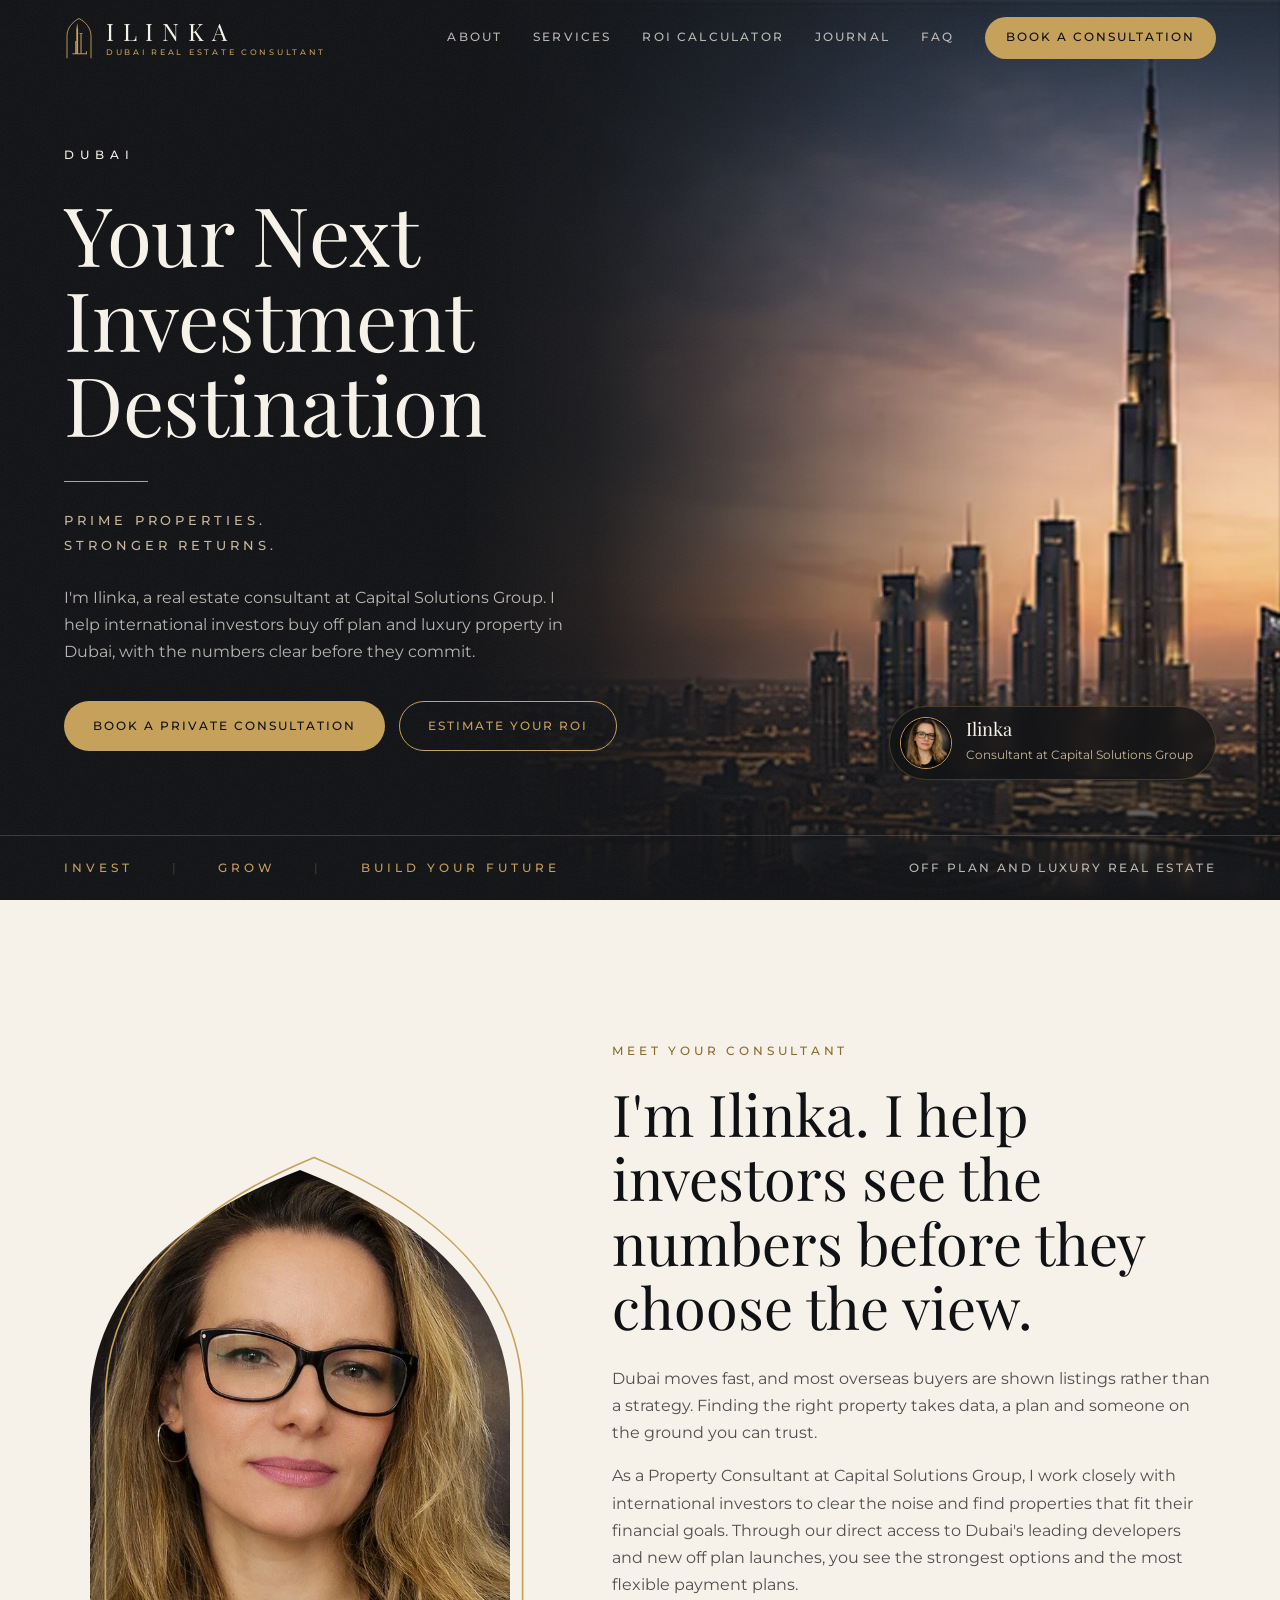
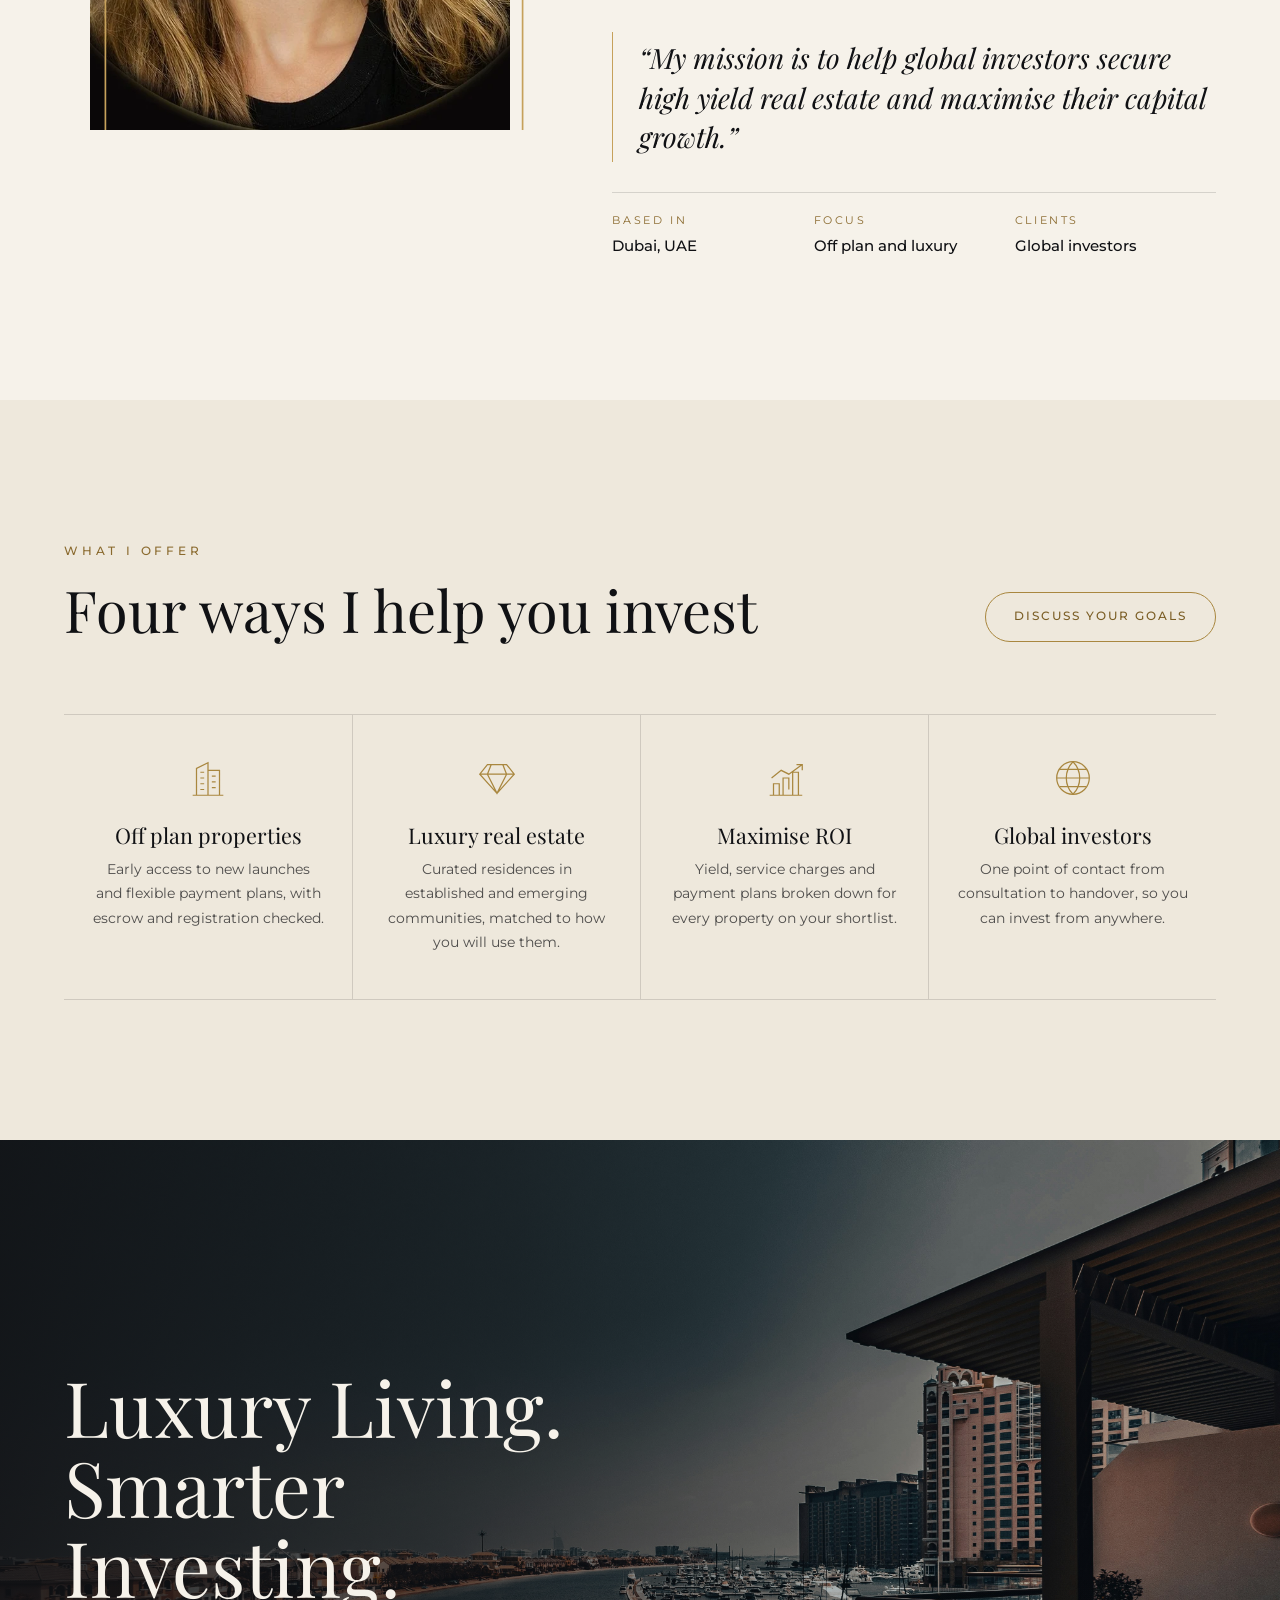
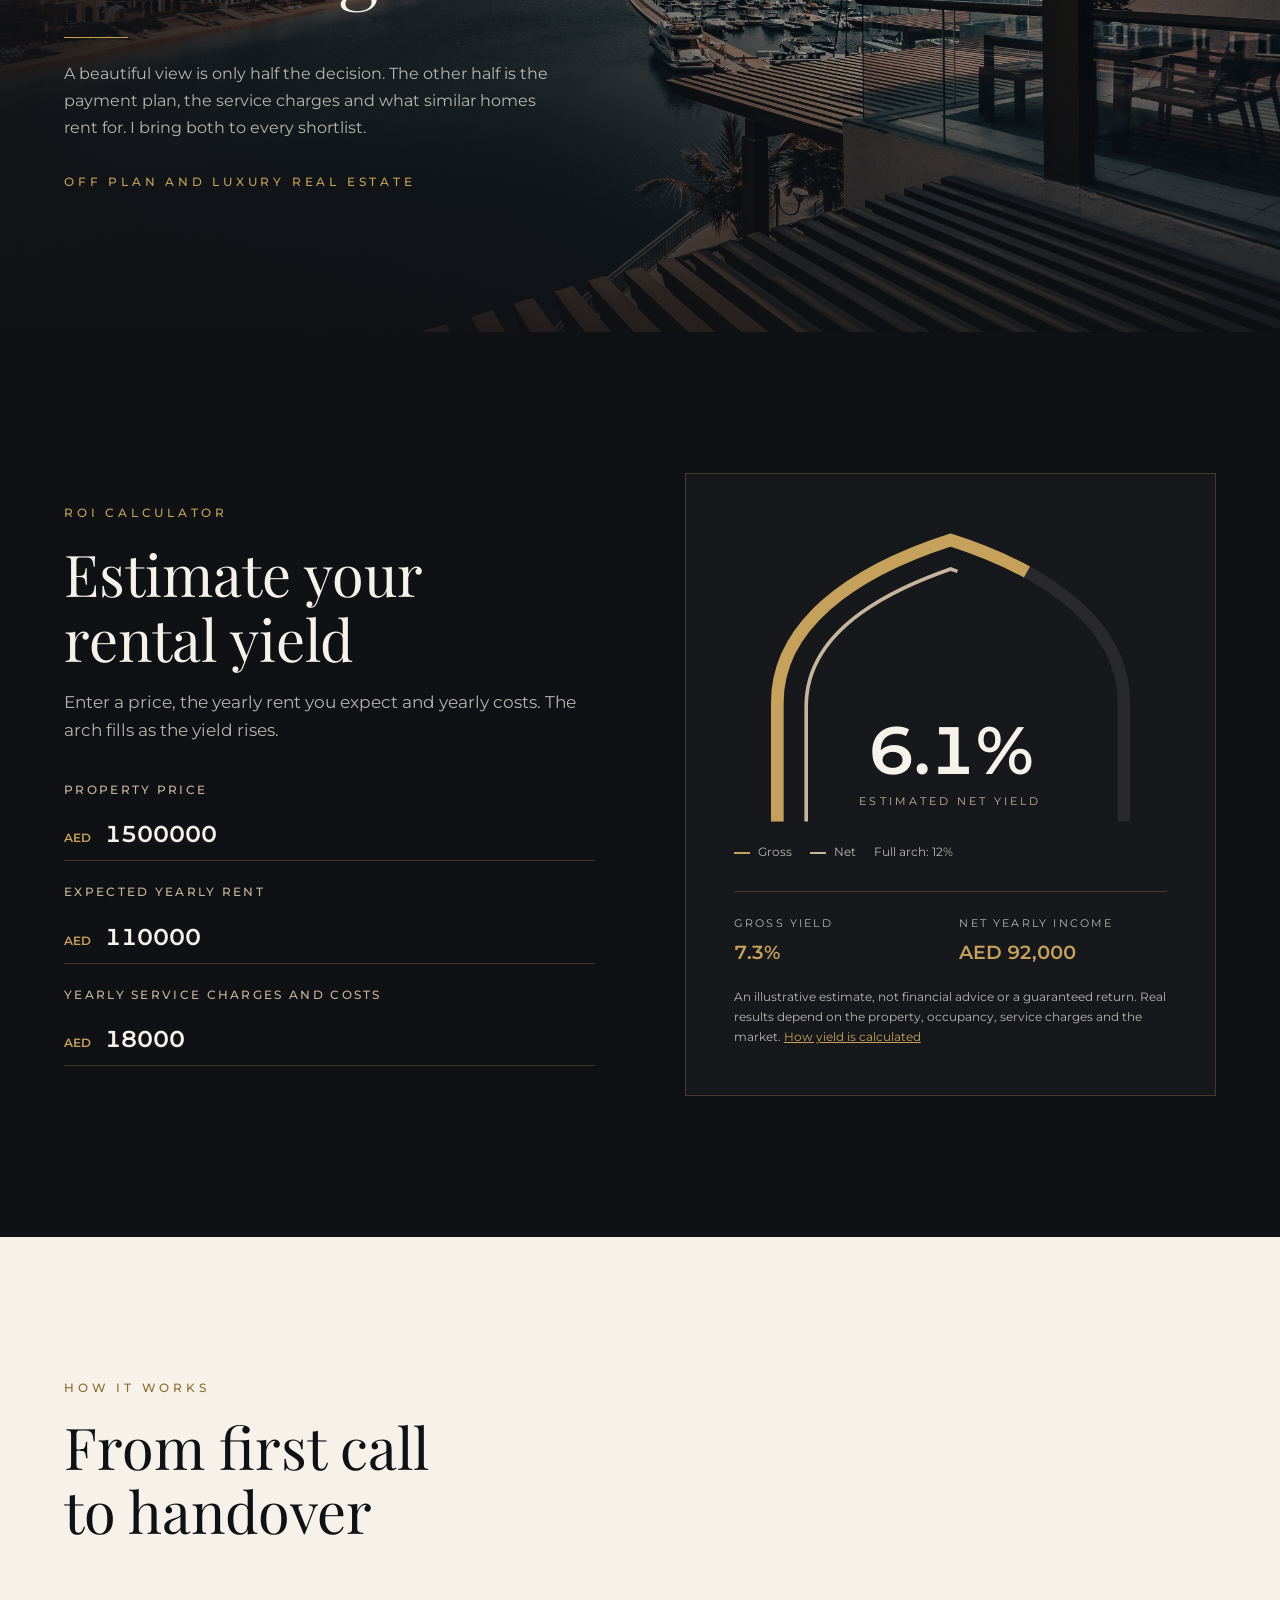
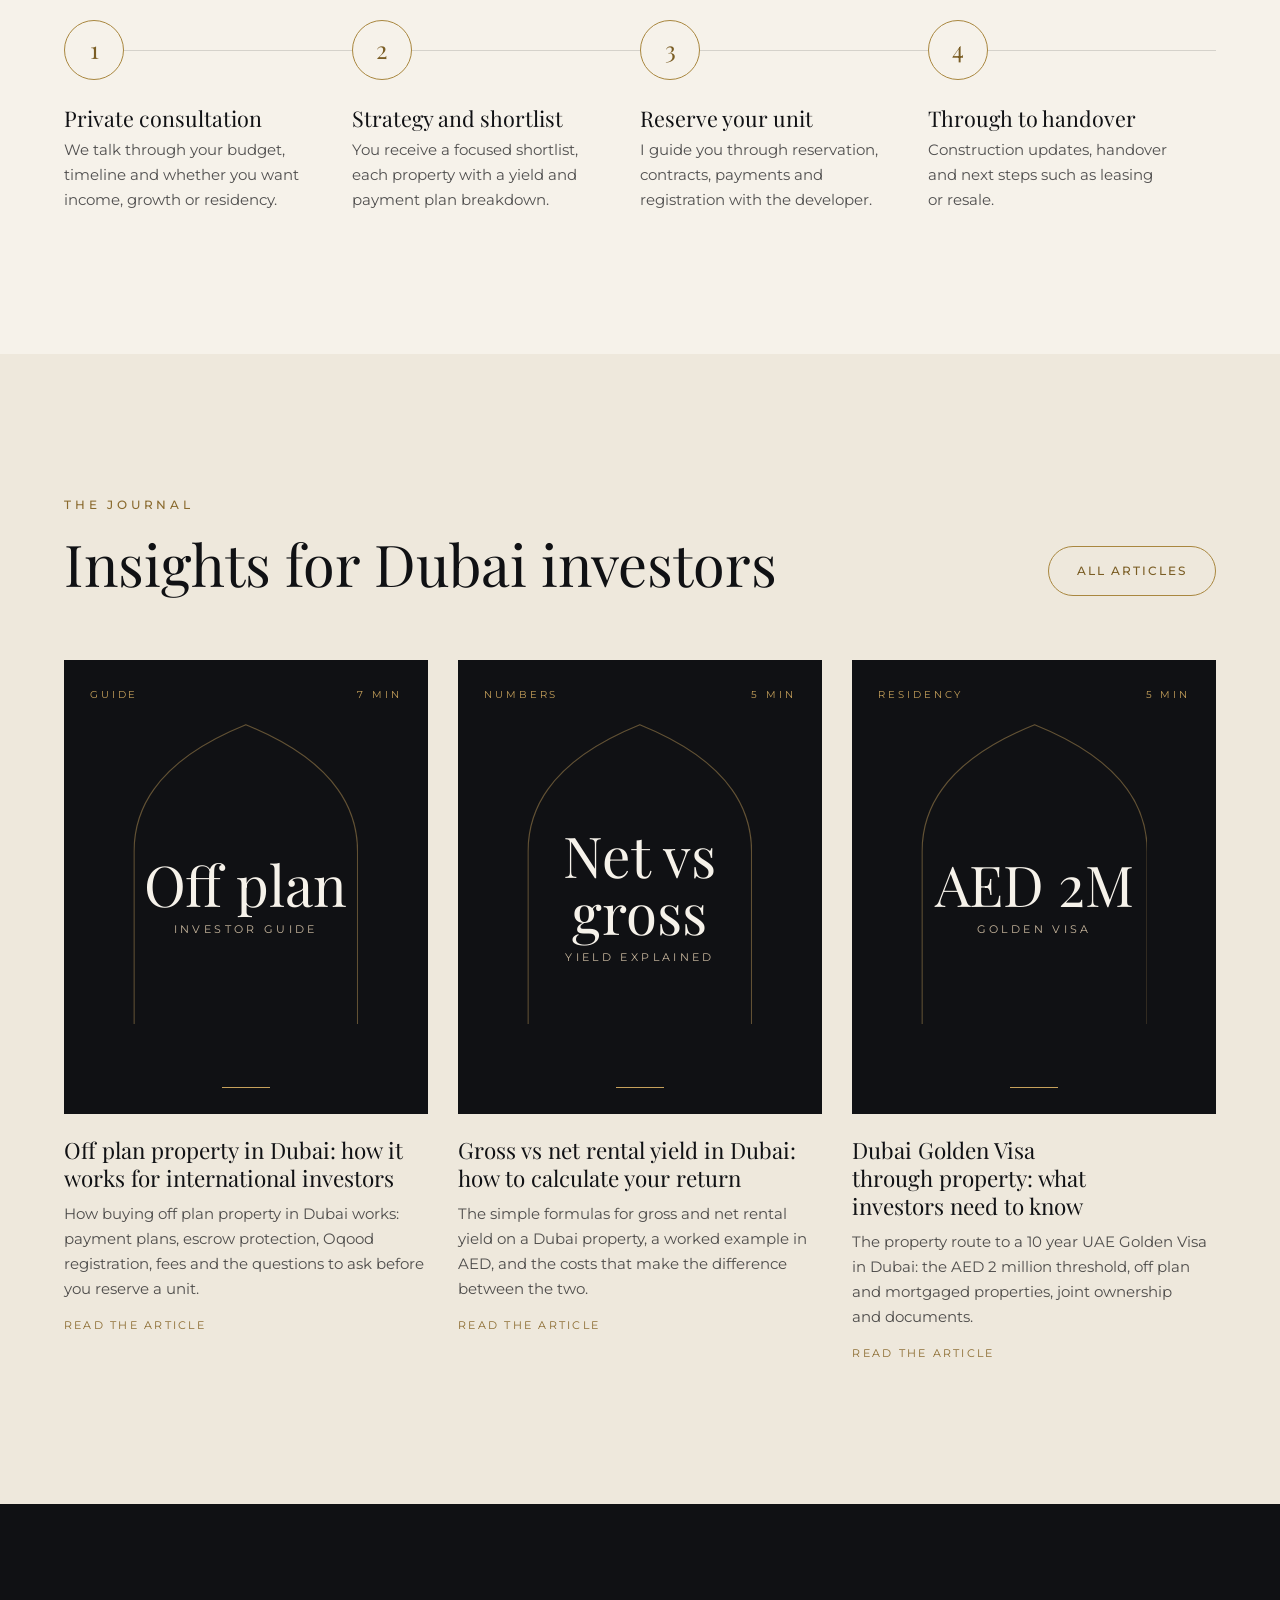
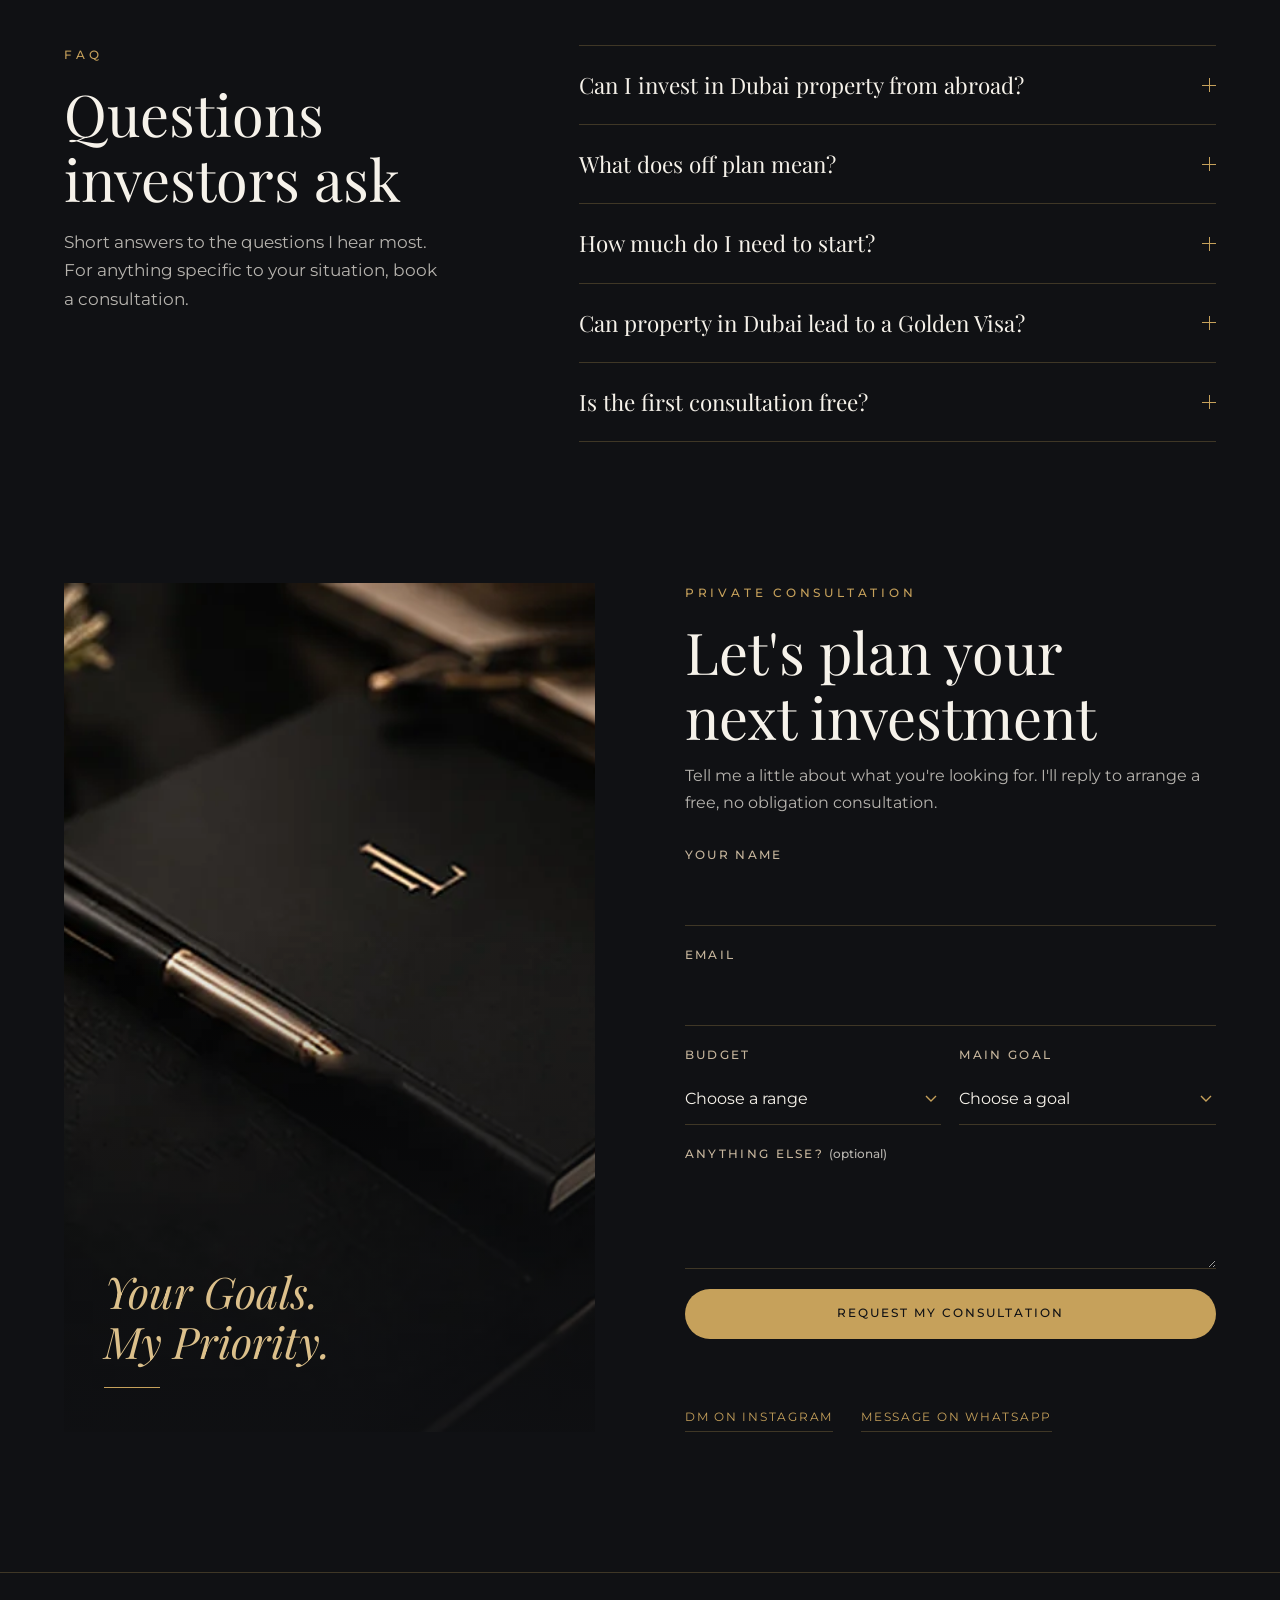
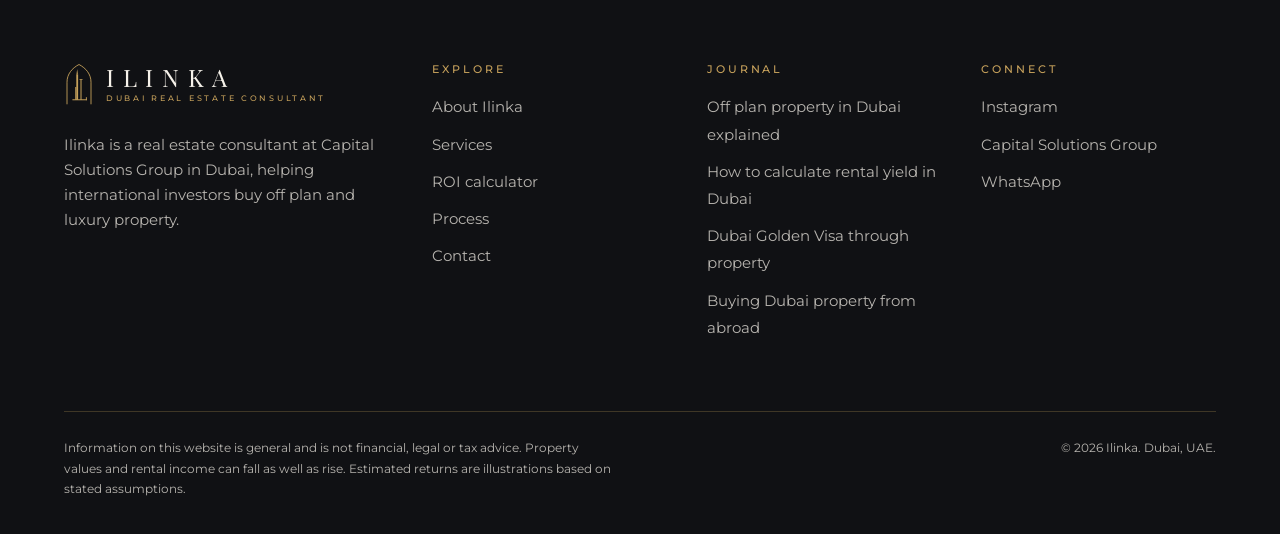
==== commit 441ca0e8: "“Updated”" ====
--- a/index.html
+++ b/index.html
@@ -14,12 +14,12 @@
 <meta property="og:title" content="Ilinka | Dubai Real Estate Consultant for International Investors">
 <meta property="og:description" content="Ilinka is a Dubai real estate consultant at Capital Solutions Group, helping global investors buy off plan and luxury property with clear ROI breakdowns.">
 <meta property="og:url" content="https://invest-with-ilinka.vercel.app/">
-<meta property="og:image" content="/assets/img/og-image.jpg">
+<meta property="og:image" content="/assets/img/logo.png">
 <meta property="og:locale" content="en_US">
 <meta name="twitter:card" content="summary_large_image">
 <meta name="twitter:title" content="Ilinka | Dubai Real Estate Consultant for International Investors">
 <meta name="twitter:description" content="Ilinka is a Dubai real estate consultant at Capital Solutions Group, helping global investors buy off plan and luxury property with clear ROI breakdowns.">
-<meta name="twitter:image" content="/assets/img/og-image.jpg">
+<meta name="twitter:image" content="/assets/img/logo.png">
 <link rel="icon" href="assets/img/ilinka-mark.svg" type="image/svg+xml">
 <link rel="apple-touch-icon" href="assets/img/ilinka-avatar.webp">
 <link rel="manifest" href="site.webmanifest">
